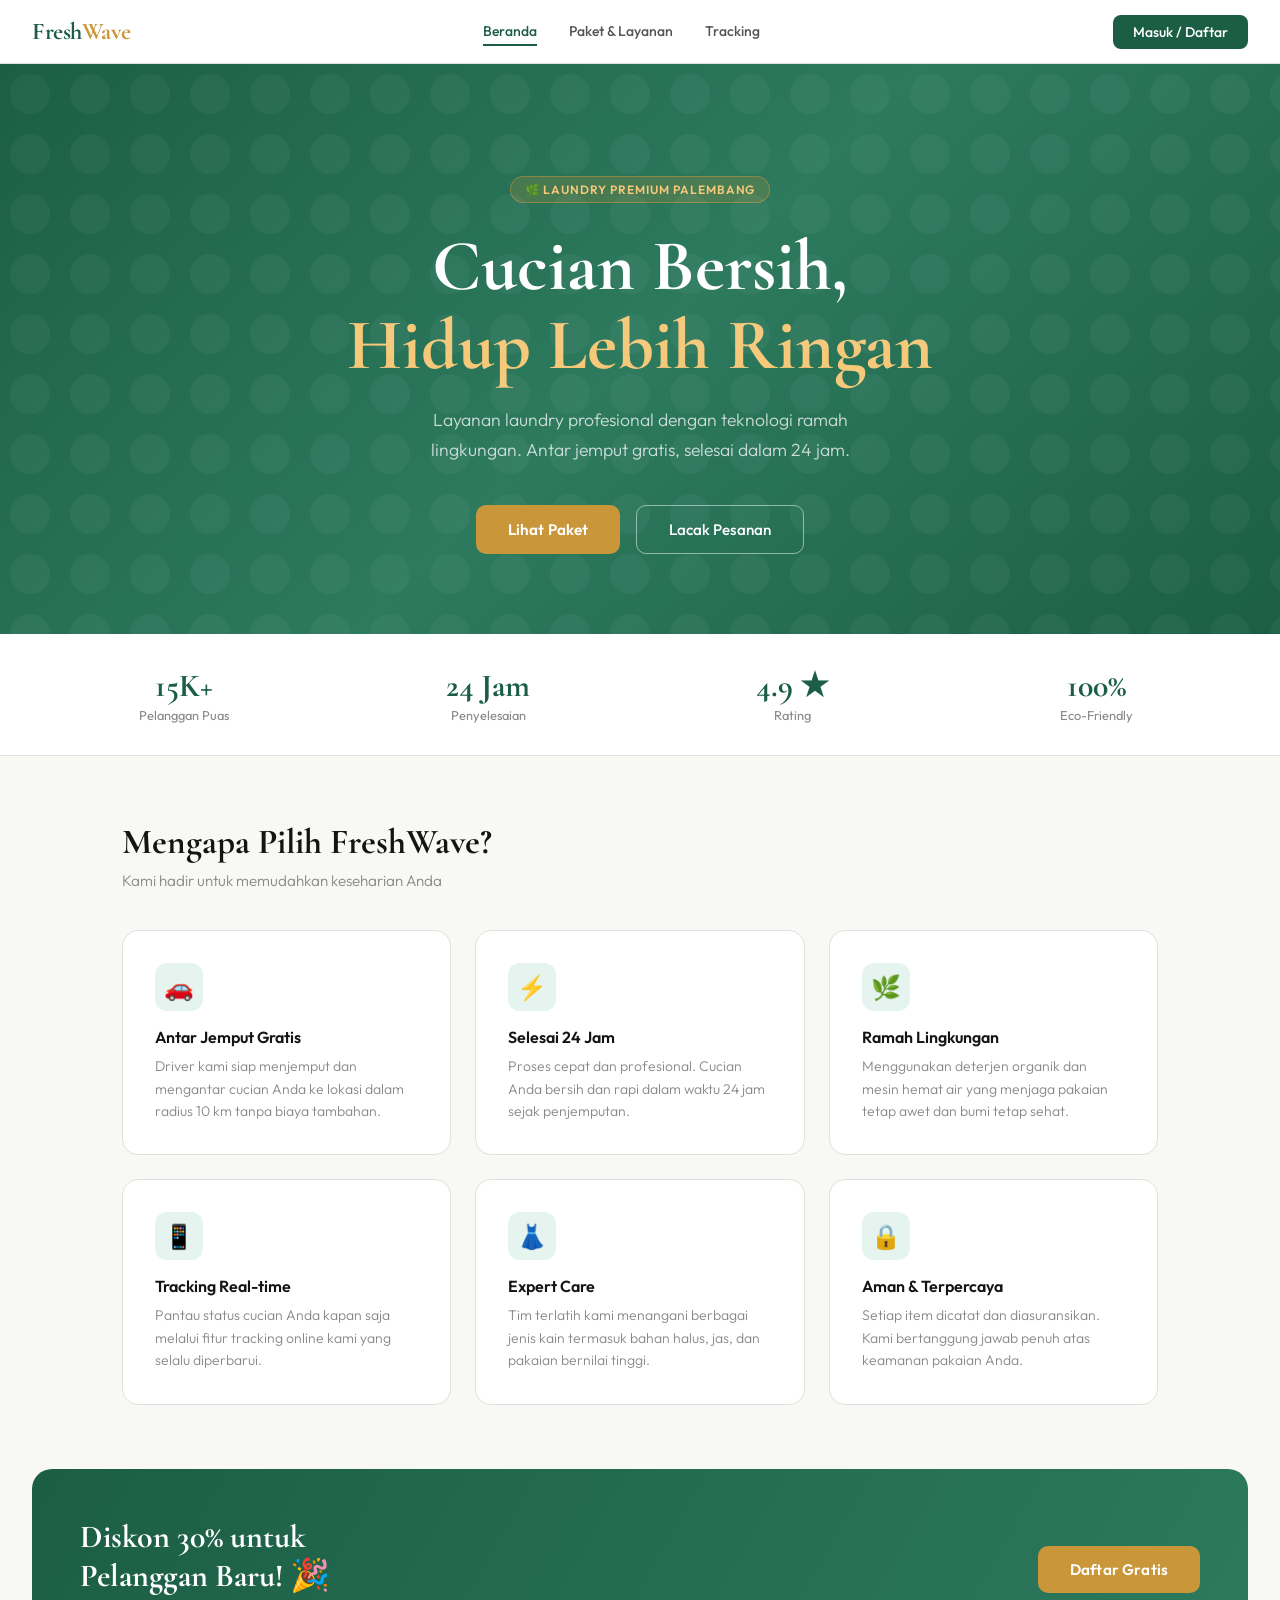
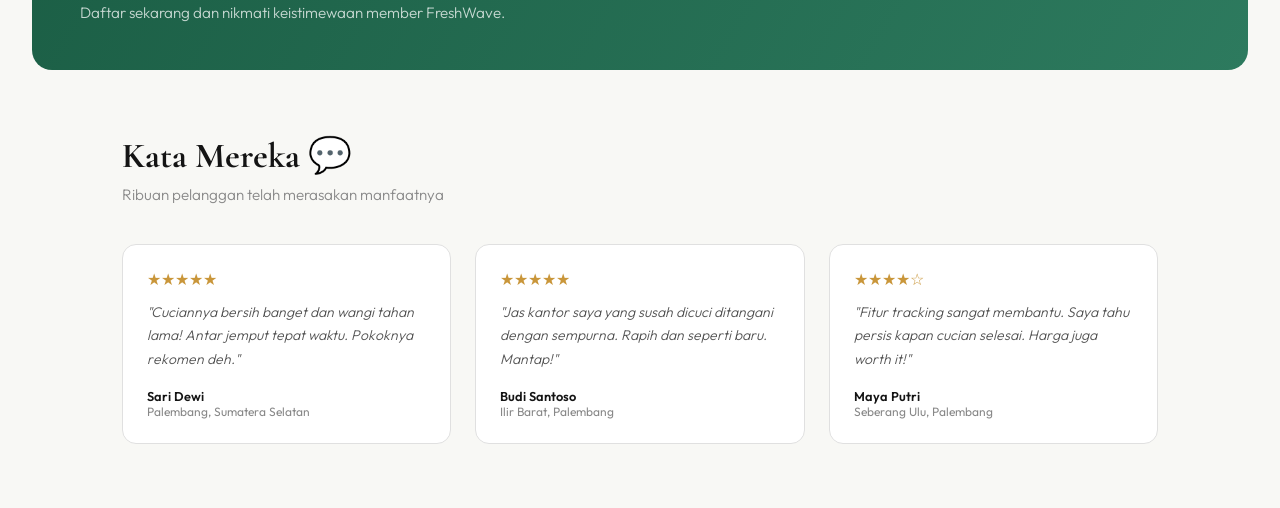
==== index.html @ b917e87f "Rename laundry.html to index.html" ====
<!DOCTYPE html>
<html lang="id">
<head>
  <meta charset="UTF-8">
  <meta name="viewport" content="width=device-width, initial-scale=1.0">
  <title>FreshWave Laundry</title>
  <link href="https://fonts.googleapis.com/css2?family=Cormorant+Garamond:wght@400;500;600;700&family=Outfit:wght@300;400;500;600&display=swap" rel="stylesheet">
  <link rel="stylesheet" href="laundry.css">
</head>
<body>

  <!-- ============================================================
    NAVIGASI UTAMA
    - Logo brand klik → beranda
    - Link: Beranda | Paket & Layanan | Tracking
    - Tombol "Masuk / Daftar" (tampil saat BELUM login)
    - Avatar + nama + tombol Keluar (tampil setelah LOGIN)
  ============================================================ -->
  <nav>
    <div class="nav-brand" onclick="goto('home')">Fresh<span>Wave</span></div>
    <div class="nav-links">
      <a onclick="goto('home')" id="nav-home" class="active">Beranda</a>
      <a onclick="goto('packages')" id="nav-packages">Paket &amp; Layanan</a>
      <a onclick="goto('tracking')" id="nav-tracking">Tracking</a>
    </div>
    <div id="nav-auth">
      <button class="nav-cta" onclick="openModal()">Masuk / Daftar</button>
    </div>
    <div id="nav-user" class="user-info" style="display:none">
      <div class="user-avatar" id="user-avatar">A</div>
      <span class="user-name" id="user-name">Pengguna</span>
      <button class="logout-btn" onclick="logout()">Keluar</button>
    </div>
  </nav>


  <!-- ============================================================
    HALAMAN 1 — BERANDA  (id="page-home")
    Aktif secara default saat halaman pertama kali dibuka.
    Konten:
      • Hero: judul besar, deskripsi, 2 tombol CTA
      • Stats Bar: 4 angka statistik
      • Keunggulan: 6 feature card
      • Promo Banner: diskon 30% → buka modal register
      • Testimoni: 3 ulasan pelanggan
  ============================================================ -->
  <div class="page active" id="page-home">

    <!-- [ BERANDA ] Hero Section -->
    <div class="hero">
      <div class="hero-badge">🌿 Laundry Premium Palembang</div>
      <h1>Cucian Bersih,<br><em>Hidup Lebih Ringan</em></h1>
      <p>Layanan laundry profesional dengan teknologi ramah lingkungan. Antar jemput gratis, selesai dalam 24 jam.</p>
      <div class="hero-btns">
        <button class="btn-primary" onclick="goto('packages')">Lihat Paket</button>
        <button class="btn-outline" onclick="goto('tracking')">Lacak Pesanan</button>
      </div>
    </div>

    <!-- [ BERANDA ] Stats Bar -->
    <div class="stats-bar">
      <div class="stat-item"><div class="stat-num">15K+</div><div class="stat-label">Pelanggan Puas</div></div>
      <div class="stat-item"><div class="stat-num">24 Jam</div><div class="stat-label">Penyelesaian</div></div>
      <div class="stat-item"><div class="stat-num">4.9 ★</div><div class="stat-label">Rating</div></div>
      <div class="stat-item"><div class="stat-num">100%</div><div class="stat-label">Eco-Friendly</div></div>
    </div>

    <!-- [ BERANDA ] Keunggulan Layanan -->
    <div class="section">
      <div class="section-title">Mengapa Pilih FreshWave?</div>
      <div class="section-sub">Kami hadir untuk memudahkan keseharian Anda</div>
      <div class="features-grid">
        <div class="feature-card">
          <div class="feat-icon">🚗</div>
          <h3>Antar Jemput Gratis</h3>
          <p>Driver kami siap menjemput dan mengantar cucian Anda ke lokasi dalam radius 10 km tanpa biaya tambahan.</p>
        </div>
        <div class="feature-card">
          <div class="feat-icon">⚡</div>
          <h3>Selesai 24 Jam</h3>
          <p>Proses cepat dan profesional. Cucian Anda bersih dan rapi dalam waktu 24 jam sejak penjemputan.</p>
        </div>
        <div class="feature-card">
          <div class="feat-icon">🌿</div>
          <h3>Ramah Lingkungan</h3>
          <p>Menggunakan deterjen organik dan mesin hemat air yang menjaga pakaian tetap awet dan bumi tetap sehat.</p>
        </div>
        <div class="feature-card">
          <div class="feat-icon">📱</div>
          <h3>Tracking Real-time</h3>
          <p>Pantau status cucian Anda kapan saja melalui fitur tracking online kami yang selalu diperbarui.</p>
        </div>
        <div class="feature-card">
          <div class="feat-icon">👗</div>
          <h3>Expert Care</h3>
          <p>Tim terlatih kami menangani berbagai jenis kain termasuk bahan halus, jas, dan pakaian bernilai tinggi.</p>
        </div>
        <div class="feature-card">
          <div class="feat-icon">🔒</div>
          <h3>Aman &amp; Terpercaya</h3>
          <p>Setiap item dicatat dan diasuransikan. Kami bertanggung jawab penuh atas keamanan pakaian Anda.</p>
        </div>
      </div>
    </div>

    <!-- [ BERANDA ] Promo Banner — klik buka Modal Register -->
<div class="promo-banner">
  <div>
    <h2>Diskon 30% untuk <br> Pelanggan Baru! 🎉</h2>
    <p>Daftar sekarang dan nikmati keistimewaan member FreshWave.</p>
  </div>
  <button id="promo-btn" class="btn-primary" onclick="handlePromoClick()">Daftar Gratis</button>
</div>

    <!-- [ BERANDA ] Testimoni Pelanggan -->
    <div class="section" style="padding-top:0">
      <div class="section-title">Kata Mereka 💬</div>
      <div class="section-sub">Ribuan pelanggan telah merasakan manfaatnya</div>
      <div class="testimonials">
        <div class="testi-card">
          <div class="stars">★★★★★</div>
          <div class="testi-text">"Cuciannya bersih banget dan wangi tahan lama! Antar jemput tepat waktu. Pokoknya rekomen deh."</div>
          <div class="testi-author">Sari Dewi</div>
          <div class="testi-loc">Palembang, Sumatera Selatan</div>
        </div>
        <div class="testi-card">
          <div class="stars">★★★★★</div>
          <div class="testi-text">"Jas kantor saya yang susah dicuci ditangani dengan sempurna. Rapih dan seperti baru. Mantap!"</div>
          <div class="testi-author">Budi Santoso</div>
          <div class="testi-loc">Ilir Barat, Palembang</div>
        </div>
        <div class="testi-card">
          <div class="stars">★★★★☆</div>
          <div class="testi-text">"Fitur tracking sangat membantu. Saya tahu persis kapan cucian selesai. Harga juga worth it!"</div>
          <div class="testi-author">Maya Putri</div>
          <div class="testi-loc">Seberang Ulu, Palembang</div>
        </div>
      </div>
    </div>

  </div>
  <!-- END HALAMAN 1 — BERANDA -->


  <!-- ============================================================
    HALAMAN 2 — PAKET & LAYANAN  (id="page-packages")
    Konten:
      • Header halaman
      • Grid 6 kartu paket laundry
    Interaksi:
      • Klik kartu → viewDetail(id) → buka Halaman Detail
      • Klik tombol "Pilih Paket" → selectPackage(id)
          - Belum login? → buka Modal Login/Register
          - Sudah login? → langsung ke Halaman Booking
  ============================================================ -->
  <div class="page" id="page-packages">

    <!-- [ PAKET ] Header -->
    <div class="pkg-hero">
      <h1>Paket &amp; Layanan</h1>
      <p>Pilih paket yang sesuai dengan kebutuhan Anda</p>
    </div>

    <!-- [ PAKET ] Grid Kartu Paket -->
    <div class="packages-grid">

      <!-- [ PAKET ] Kartu 1: Basic Wash -->
      <div class="pkg-card" onclick="viewDetail('basic')">
        <div class="pkg-icon green">🧺</div>
        <div class="pkg-name">Basic Wash</div>
        <div class="pkg-tagline">Cucian harian berkualitas</div>
        <div class="pkg-price">Rp 7.000 <span>/ kg</span></div>
        <ul class="pkg-features">
          <li>Cuci &amp; kering standar</li>
          <li>Deterjen premium</li>
          <li>Selesai 24 jam</li>
          <li>Packaging rapi</li>
        </ul>
        <button class="pkg-btn" onclick="event.stopPropagation();selectPackage('basic')">Pilih Paket</button>
      </div>

      <!-- [ PAKET ] Kartu 2: Express Wash (Terpopuler) -->
      <div class="pkg-card popular" onclick="viewDetail('express')">
        <div class="pkg-badge">Terpopuler</div>
        <div class="pkg-icon gold">⚡</div>
        <div class="pkg-name">Express Wash</div>
        <div class="pkg-tagline">Cepat, bersih, siap pakai</div>
        <div class="pkg-price">Rp 12.000 <span>/ kg</span></div>
        <ul class="pkg-features">
          <li>Cuci, kering &amp; setrika</li>
          <li>Selesai 6 jam</li>
          <li>Deterjen aromaterapi</li>
          <li>Antar jemput gratis</li>
          <li>Tracking real-time</li>
        </ul>
        <button class="pkg-btn gold-btn" onclick="event.stopPropagation();selectPackage('express')">Pilih Paket</button>
      </div>

      <!-- [ PAKET ] Kartu 3: Premium Care -->
      <div class="pkg-card" onclick="viewDetail('premium')">
        <div class="pkg-icon green">👔</div>
        <div class="pkg-name">Premium Care</div>
        <div class="pkg-tagline">Perawatan pakaian istimewa</div>
        <div class="pkg-price">Rp 25.000 <span>/ item</span></div>
        <ul class="pkg-features">
          <li>Cuci tangan khusus</li>
          <li>Dry cleaning tersedia</li>
          <li>Penanganan jas &amp; gaun</li>
          <li>Setrika &amp; starch</li>
          <li>Packaging mewah</li>
        </ul>
        <button class="pkg-btn" onclick="event.stopPropagation();selectPackage('premium')">Pilih Paket</button>
      </div>

      <!-- [ PAKET ] Kartu 4: Cuci Sepatu -->
      <div class="pkg-card" onclick="viewDetail('sepatu')">
        <div class="pkg-icon green">👟</div>
        <div class="pkg-name">Cuci Sepatu</div>
        <div class="pkg-tagline">Sepatu kinclong kembali</div>
        <div class="pkg-price">Rp 35.000 <span>/ pasang</span></div>
        <ul class="pkg-features">
          <li>Cuci dalam &amp; luar</li>
          <li>Sikat premium</li>
          <li>Deodorizer</li>
          <li>Selesai 2 hari</li>
        </ul>
        <button class="pkg-btn" onclick="event.stopPropagation();selectPackage('sepatu')">Pilih Paket</button>
      </div>

      <!-- [ PAKET ] Kartu 5: Bed & Bath -->
      <div class="pkg-card" onclick="viewDetail('bed')">
        <div class="pkg-icon green">🛏️</div>
        <div class="pkg-name">Bed &amp; Bath</div>
        <div class="pkg-tagline">Sprei, selimut, handuk</div>
        <div class="pkg-price">Rp 20.000 <span>/ item</span></div>
        <ul class="pkg-features">
          <li>Sprei &amp; bed cover</li>
          <li>Selimut &amp; bantal</li>
          <li>Handuk semua ukuran</li>
          <li>Anti-bakteri treatment</li>
        </ul>
        <button class="pkg-btn" onclick="event.stopPropagation();selectPackage('bed')">Pilih Paket</button>
      </div>

      <!-- [ PAKET ] Kartu 6: Langganan Bulanan -->
      <div class="pkg-card" onclick="viewDetail('monthly')">
        <div class="pkg-icon gold">🗓️</div>
        <div class="pkg-name">Langganan Bulanan</div>
        <div class="pkg-tagline">Hemat lebih banyak</div>
        <div class="pkg-price">Rp 200.000 <span>/ bulan</span></div>
        <ul class="pkg-features">
          <li>Cuci hingga 30 kg</li>
          <li>Setrika gratis</li>
          <li>Prioritas penjemputan</li>
          <li>Diskon 20% extra</li>
          <li>Customer service dedikasi</li>
        </ul>
        <button class="pkg-btn gold-btn" onclick="event.stopPropagation();selectPackage('monthly')">Pilih Paket</button>
      </div>

    </div>
  </div>
  <!-- END HALAMAN 2 — PAKET & LAYANAN -->


  <!-- ============================================================
    HALAMAN 3 — DETAIL PAKET  (id="page-detail")
    Konten dinamis — diisi oleh fungsi viewDetail() di app.js
    Konten:
      • Tombol kembali ke Paket
      • Tag, judul, dan deskripsi paket (diisi JS)
      • Kotak harga + tombol Booking Sekarang
          - Belum login? → buka Modal Login/Register
          - Sudah login? → langsung ke Halaman Booking
      • Grid inklusi paket (apa saja yang didapat)
      • 5 langkah proses pengerjaan
  ============================================================ -->
  <div class="page" id="page-detail">

    <!-- [ DETAIL ] Hero Header (isi dinamis dari JS) -->
    <div class="detail-hero">
      <div class="detail-hero-inner">
        <button class="back-btn" onclick="goto('packages')">← Kembali</button>
        <div class="detail-tag" id="detail-tag">Paket Populer</div>
        <h1 id="detail-title">Express Wash</h1>
        <p id="detail-sub">Layanan cuci kilat profesional untuk kebutuhan mendesak Anda</p>
      </div>
    </div>

    <div class="detail-body">

      <!-- [ DETAIL ] Harga & Tombol Booking -->
      <div class="detail-price-box">
        <div>
          <div style="font-size:0.8rem;color:var(--muted);margin-bottom:4px;font-weight:400">Harga mulai dari</div>
          <div class="big-price" id="detail-price">Rp 12.000 <span>/ kg</span></div>
        </div>
        <button class="btn-primary" id="detail-book-btn" onclick="bookFromDetail()">Booking Sekarang</button>
      </div>

      <!-- [ DETAIL ] Inklusi Paket -->
      <div class="detail-includes">
        <h3>Yang Termasuk dalam Paket</h3>
        <div class="include-grid" id="detail-includes-grid">
          <div class="include-item"><div class="dot"></div><div><p>Cuci &amp; Kering</p><span>Mesin cuci modern berkapasitas besar</span></div></div>
          <div class="include-item"><div class="dot"></div><div><p>Setrika Profesional</p><span>Setrika uap untuk hasil rapi sempurna</span></div></div>
          <div class="include-item"><div class="dot"></div><div><p>Deterjen Aromaterapi</p><span>Wangi tahan lama, aman untuk kulit sensitif</span></div></div>
          <div class="include-item"><div class="dot"></div><div><p>Antar Jemput Gratis</p><span>Radius 10 km dari pusat kota</span></div></div>
        </div>
      </div>

      <!-- [ DETAIL ] Proses Pengerjaan (5 langkah) -->
      <div class="process-steps">
        <h3>Proses Pengerjaan</h3>
        <div class="step"><div class="step-num">1</div><div><div class="step-title">Penjemputan</div><div class="step-desc">Driver kami menjemput cucian Anda sesuai jadwal yang dipilih.</div></div></div>
        <div class="step"><div class="step-num">2</div><div><div class="step-title">Sortir &amp; Pengecekan</div><div class="step-desc">Pakaian dipisahkan berdasarkan warna dan jenis bahan untuk penanganan optimal.</div></div></div>
        <div class="step"><div class="step-num">3</div><div><div class="step-title">Proses Pencucian</div><div class="step-desc">Dicuci dengan deterjen premium menggunakan mesin berteknologi tinggi.</div></div></div>
        <div class="step"><div class="step-num">4</div><div><div class="step-title">Pengeringan &amp; Setrika</div><div class="step-desc">Dikeringkan sempurna lalu disetrika dengan rapi oleh tim profesional kami.</div></div></div>
        <div class="step"><div class="step-num">5</div><div><div class="step-title">Pengiriman</div><div class="step-desc">Pakaian dikemas rapi dan diantarkan kembali ke alamat Anda.</div></div></div>
      </div>

    </div>
  </div>
  <!-- END HALAMAN 3 — DETAIL PAKET -->


  <!-- ============================================================
    HALAMAN 4 — BOOKING  (id="page-booking")
    FITUR BARU:
      • Pilih lebih dari 1 paket sekaligus + qty/berat per paket
      • Ringkasan harga real-time
      • Diskon 30% otomatis untuk pengguna baru (isNewUser)
      • Pilihan metode pembayaran (Transfer / COD / QRIS)
      • Tombol "Konfirmasi via WhatsApp" → kirim pesan ke admin
    Semua logika di laundry.js bagian BOOKING BARU
  ============================================================ -->
  <div class="page" id="page-booking">

    <!-- [ BOOKING ] Header halaman -->
    <div class="book-hero">
      <h1>Booking Layanan</h1>
      <p>Pilih paket, isi data, dan konfirmasi langsung ke WhatsApp admin</p>
    </div>

    <div class="booking-wrap">
      <div class="booking-cols">

        <!-- ── KOLOM KIRI: Form ── -->
        <div class="booking-left">

          <!-- [ BOOKING ] Bagian 1: Pilih Paket (multi-pilih) -->
          <div class="form-card">
            <div class="form-section-head">
              <span class="form-section-num">1</span>
              <div>
                <h3>Pilih Paket</h3>
                <p>Bisa pilih lebih dari satu paket sekaligus</p>
              </div>
            </div>

            <!-- Daftar paket yang bisa dipilih — ditampilkan dinamis oleh JS -->
            <div id="pkg-checklist" class="pkg-checklist"></div>

            <!-- Tombol tambah paket lagi -->
            <button class="add-pkg-btn" onclick="goto('packages')">+ Tambah dari halaman paket</button>
          </div>

          <!-- [ BOOKING ] Bagian 2: Data Diri -->
          <div class="form-card">
            <div class="form-section-head">
              <span class="form-section-num">2</span>
              <div>
                <h3>Data Diri</h3>
                <p>Informasi penjemputan cucian</p>
              </div>
            </div>
            <div class="form-row">
              <div class="form-group">
                <label>Nama Lengkap</label>
                <input type="text" id="book-name" placeholder="Masukkan nama Anda">
              </div>
              <div class="form-group">
                <label>No. WhatsApp</label>
                <input type="tel" id="book-phone" placeholder="08xxxxxxxxxx">
              </div>
            </div>
            <div class="form-group">
              <label>Alamat Penjemputan</label>
              <input type="text" id="book-address" placeholder="Jl. Contoh No. 123, Palembang">
            </div>
          </div>

          <!-- [ BOOKING ] Bagian 3: Jadwal -->
          <div class="form-card">
            <div class="form-section-head">
              <span class="form-section-num">3</span>
              <div>
                <h3>Jadwal Penjemputan</h3>
                <p>Pilih tanggal dan waktu yang tersedia</p>
              </div>
            </div>
            <div class="form-row">
              <div class="form-group">
                <label>Tanggal</label>
                <input type="date" id="book-date">
              </div>
              <div class="form-group">
                <label>Waktu</label>
                <select id="book-time">
                  <option value="">Pilih waktu</option>
                  <option>08:00 - 10:00</option>
                  <option>10:00 - 12:00</option>
                  <option>13:00 - 15:00</option>
                  <option>15:00 - 17:00</option>
                  <option>17:00 - 19:00</option>
                </select>
              </div>
            </div>
            <div class="form-group">
              <label>Catatan Khusus (opsional)</label>
              <textarea id="book-notes" placeholder="Contoh: ada noda di kemeja putih, tolong perhatikan..."></textarea>
            </div>
          </div>

          <!-- [ BOOKING ] Bagian 4: Metode Pembayaran -->
          <div class="form-card">
            <div class="form-section-head">
              <span class="form-section-num">4</span>
              <div>
                <h3>Metode Pembayaran</h3>
                <p>Pembayaran dilakukan saat cucian diantarkan kembali</p>
              </div>
            </div>

            <!-- Radio pilihan pembayaran — nilai disimpan JS -->
            <div class="pay-options">

              <!-- Opsi 1: Transfer Bank -->
              <label class="pay-option" id="pay-transfer">
                <input type="radio" name="payment" value="Transfer Bank" onchange="selectPayment(this)">
                <div class="pay-icon">🏦</div>
                <div class="pay-info">
                  <div class="pay-name">Transfer Bank</div>
                  <div class="pay-desc">BCA / Mandiri / BRI — konfirmasi ke admin WA</div>
                </div>
                <div class="pay-check" id="pc-transfer"></div>
              </label>

              <!-- Opsi 2: COD (bayar di tempat) -->
              <label class="pay-option" id="pay-cod">
                <input type="radio" name="payment" value="COD (Bayar di Tempat)" onchange="selectPayment(this)">
                <div class="pay-icon">💵</div>
                <div class="pay-info">
                  <div class="pay-name">COD — Bayar di Tempat</div>
                  <div class="pay-desc">Bayar tunai saat cucian diantar kembali</div>
                </div>
                <div class="pay-check" id="pc-cod"></div>
              </label>

              <!-- Opsi 3: QRIS -->
              <label class="pay-option" id="pay-qris">
                <input type="radio" name="payment" value="QRIS" onchange="selectPayment(this)">
                <div class="pay-icon">📱</div>
                <div class="pay-info">
                  <div class="pay-name">QRIS</div>
                  <div class="pay-desc">GoPay, OVO, Dana, ShopeePay, dll</div>
                </div>
                <div class="pay-check" id="pc-qris"></div>
              </label>

            </div>
          </div>

        </div>
        <!-- END KOLOM KIRI -->

        <!-- ── KOLOM KANAN: Ringkasan Harga ── -->
        <div class="booking-right">
          <div class="summary-sticky">

            <!-- Ringkasan paket yang dipilih -->
            <div class="summary-card">
              <h3>Ringkasan Pesanan</h3>

              <!-- Daftar item paket yang dipilih — diisi JS -->
              <div id="summary-items" class="summary-items">
                <div class="summary-empty">Belum ada paket dipilih</div>
              </div>

              <div class="summary-divider"></div>

              <!-- Subtotal sebelum diskon -->
              <div class="summary-row">
                <span>Subtotal</span>
                <span id="summary-subtotal">Rp 0</span>
              </div>

              <!-- Baris diskon 30% — hanya tampil jika pengguna baru -->
              <div class="summary-row discount-row" id="discount-row" style="display:none">
                <span>🎉 Diskon Pengguna Baru (30%)</span>
                <span id="summary-discount" class="discount-val">- Rp 0</span>
              </div>

              <div class="summary-divider"></div>

              <!-- Total akhir -->
              <div class="summary-row total-row">
                <span>Total Bayar</span>
                <span id="summary-total">Rp 0</span>
              </div>

              <!-- Catatan estimasi -->
              <div class="summary-note">
                <span>⏱</span> Estimasi selesai: <strong>24 jam</strong> sejak penjemputan
              </div>

              <!-- Badge diskon pengguna baru -->
              <div class="new-user-badge" id="new-user-badge" style="display:none">
                🎉 Kamu mendapat diskon 30% sebagai pengguna baru!
              </div>
            </div>

            <!-- Tombol konfirmasi via WA -->
            <button class="wa-confirm-btn" onclick="submitBooking()">
              <span>💬</span> Konfirmasi via WhatsApp
            </button>
            <p class="wa-note">Admin akan membalas & mengirimkan kode tracking pesananmu</p>

          </div>
        </div>
        <!-- END KOLOM KANAN -->

      </div>
    </div>
  </div>
  <!-- END HALAMAN 4 — BOOKING -->


  <!-- ============================================================
    MODAL — KONFIRMASI BOOKING BERHASIL  (id="success-overlay")
    Muncul setelah tombol WA diklik & validasi lolos.
    Konten:
      • Nomor pesanan sementara
      • Info bahwa kode tracking akan dikirim admin via WA
      • Tombol buka WA admin (window.open ke wa.me)
      • Tombol lacak pesanan
  ============================================================ -->
  <div class="success-overlay" id="success-overlay">
    <div class="success-box">
      <div class="success-icon">✅</div>
      <h2>Pesanan Dikirim!</h2>
      <!-- Nomor order sementara — kode tracking resmi dari admin WA -->
      <p>Pesanan kamu sudah dikirim ke WhatsApp admin FreshWave. Admin akan segera membalas dan mengirimkan <strong>kode tracking</strong> resmimu.</p>
      <div class="order-id">No. Sementara: <span id="order-id-display">FW-2024-0042</span></div>
      <!-- Tombol buka WA — href diisi JS saat submitBooking() -->
      <a id="wa-open-btn" href="#" target="_blank" class="wa-open-btn">
        Buka WhatsApp Admin
      </a>
      <button onclick="afterBooking()" style="background:var(--green-light);color:var(--green);border:none;padding:12px;border-radius:10px;width:100%;font-family:'Outfit',sans-serif;font-weight:600;cursor:pointer;margin-top:8px">
        Lacak Pesanan Saya
      </button>
    </div>
  </div>


  <!-- ============================================================
    HALAMAN 5 — TRACKING  (id="page-tracking")
    Konten:
      • Header halaman
      • Input nomor pesanan + tombol lacak
      • Hasil tracking (tersembunyi, muncul setelah pencarian):
          - Header: nomor order, nama paket, badge status
          - Timeline 5 langkah dengan status visual:
              done = hijau | active = kuning | pending = abu
      • Info nomor contoh untuk dicoba
    Data dummy di app.js: FW-2024-0001 | FW-2024-0002
  ============================================================ -->
  <div class="page" id="page-tracking">

    <!-- [ TRACKING ] Header -->
    <div class="track-hero">
      <h1>Lacak Pesanan</h1>
      <p>Masukkan nomor pesanan untuk melihat status cucian Anda</p>
    </div>

    <!-- [ TRACKING ] Input Nomor Pesanan -->
    <div class="track-search">
      <div class="track-input-wrap">
        <input type="text" id="track-input" placeholder="Contoh: FW-2024-0001" value="">
        <button onclick="doTrack()">Lacak Sekarang</button>
      </div>
    </div>

    <!-- [ TRACKING ] Hasil Lacak (hidden by default, tampil setelah doTrack()) -->
    <div class="track-result" id="track-result" style="display:none">
      <div class="track-card">

        <!-- Header Kartu: nomor order, daftar paket, status -->
        <div class="track-header">
          <div>
            <div class="track-id" id="tr-id">FW-2024-0001</div>
            <!-- tr-name: jika 1 paket → "Express Wash — 3.5 kg"
                          jika 2+ paket → "3 Paket (Basic Wash, Express Wash, ...)" -->
            <div class="track-name" id="tr-name">Express Wash — 3.5 kg</div>
            <!-- Daftar paket detail — hanya muncul jika paket > 1 -->
            <div id="tr-pkg-list" class="tr-pkg-list" style="display:none"></div>
          </div>
          <div class="status-badge" id="tr-status">Dalam Proses</div>
        </div>

        <!-- Timeline 5 Langkah -->
        <div class="track-timeline">
          <div class="timeline-item">
            <div class="tl-left"><div class="tl-dot done" id="tl1-dot"></div><div class="tl-line done" id="tl1-line"></div></div>
            <div class="tl-content"><div class="tl-title" id="tl1-t">✓ Pesanan Diterima</div><div class="tl-time" id="tl1-time">Hari ini, 08:30</div><div class="tl-note">Driver sudah menjemput cucian Anda</div></div>
          </div>
          <div class="timeline-item">
            <div class="tl-left"><div class="tl-dot done" id="tl2-dot"></div><div class="tl-line done" id="tl2-line"></div></div>
            <div class="tl-content"><div class="tl-title" id="tl2-t">✓ Sortir &amp; Pengecekan</div><div class="tl-time" id="tl2-time">Hari ini, 09:15</div><div class="tl-note" id="tl2-note">Pakaian telah dipisah dan dicek kondisinya</div></div>
          </div>
          <div class="timeline-item">
            <div class="tl-left"><div class="tl-dot active" id="tl3-dot"></div><div class="tl-line" id="tl3-line"></div></div>
            <div class="tl-content"><div class="tl-title" id="tl3-t">🔄 Sedang Dicuci</div><div class="tl-time" id="tl3-time">Hari ini, ~10:00</div><div class="tl-note">Dalam proses pencucian menggunakan deterjen premium</div></div>
          </div>
          <div class="timeline-item">
            <div class="tl-left"><div class="tl-dot" id="tl4-dot"></div><div class="tl-line" id="tl4-line"></div></div>
            <div class="tl-content"><div class="tl-title muted" id="tl4-t">Pengeringan &amp; Setrika</div><div class="tl-time" id="tl4-time">Estimasi: 11:30</div></div>
          </div>
          <div class="timeline-item">
            <div class="tl-left"><div class="tl-dot" id="tl5-dot"></div></div>
            <div class="tl-content"><div class="tl-title muted" id="tl5-t">Siap Diantarkan</div><div class="tl-time" id="tl5-time">Estimasi: 13:00</div></div>
          </div>
        </div>

      </div>
    </div>

    <!-- [ TRACKING ] Info Contoh -->
    <div style="max-width:600px;margin:2rem auto;padding:0 2rem">
      <div style="text-align:center;color:var(--muted);font-size:0.85rem">
        <p style="margin-bottom:0.5rem">Coba nomor order: <strong style="color:var(--green)">FW-2024-0001</strong> atau <strong style="color:var(--green)">FW-2024-0002</strong></p>
        <p style="font-size:0.78rem;font-weight:300">Nomor order dikirim via WhatsApp setelah booking dikonfirmasi</p>
      </div>
    </div>

  </div>
  <!-- END HALAMAN 5 — TRACKING -->


  <!-- ============================================================
    MODAL — LOGIN & REGISTER  (id="auth-modal")
    TIDAK muncul saat pertama buka halaman.
    Dipicu oleh:
      • Klik "Pilih Paket" di halaman Paket
      • Klik "Booking Sekarang" di halaman Detail
      • Klik "Masuk / Daftar" di navbar
      • Klik "Daftar Gratis" di promo banner
    Konten:
      • Tab Masuk  → form: email + password
      • Tab Daftar → form: nama, telepon, email, password
      • Pesan error merah (tampil jika validasi gagal)
      • Link beralih antar tab
    Setelah berhasil → loginSuccess() dipanggil di JS
      - Jika ada pendingAction = 'booking' → lanjut ke Booking
      - Jika tidak ada → modal tutup saja
  ============================================================ -->
  <div class="modal-overlay" id="auth-modal">
    <div class="modal">

      <!-- [ MODAL ] Header dengan Tab Login/Register -->
      <div class="modal-top">
        <button class="modal-close" onclick="closeModal()">✕</button>
        <h2 id="modal-title">Selamat Datang</h2>
        <p id="modal-sub">Masuk untuk melanjutkan booking Anda</p>
        <div class="modal-tabs">
          <button class="modal-tab active" id="tab-login" onclick="switchTab('login')">Masuk</button>
          <button class="modal-tab" id="tab-register" onclick="switchTab('register')">Daftar</button>
        </div>
      </div>

      <div class="modal-body">

        <!-- [ MODAL ] Pesan Error -->
        <div id="modal-error" class="modal-error">Email atau password salah. Coba lagi.</div>

        <!-- [ MODAL ] Form Login -->
        <div id="form-login">
          <div class="modal-form-group">
            <label>Email</label>
            <input type="email" id="login-email" placeholder="email@contoh.com">
          </div>
          <div class="modal-form-group">
            <label>Password</label>
            <input type="password" id="login-password" placeholder="Kata sandi Anda">
          </div>
          <button class="modal-btn" onclick="doLogin()">Masuk Sekarang</button>
          <div class="modal-divider"><span>atau</span></div>
          <div class="modal-switch">Belum punya akun? <a onclick="switchTab('register')">Daftar gratis</a></div>
        </div>

        <!-- [ MODAL ] Form Register -->
        <div id="form-register" style="display:none">
          <div class="modal-form-group">
            <label>Nama Lengkap</label>
            <input type="text" id="reg-name" placeholder="Nama Anda">
          </div>
          <div class="modal-form-group">
            <label>No. Telepon / WhatsApp</label>
            <input type="tel" id="reg-phone" placeholder="08xxxxxxxxxx">
          </div>
          <div class="modal-form-group">
            <label>Email</label>
            <input type="email" id="reg-email" placeholder="email@contoh.com">
          </div>
          <div class="modal-form-group">
            <label>Password</label>
            <input type="password" id="reg-password" placeholder="Minimal 8 karakter">
          </div>
          <button class="modal-btn" onclick="doRegister()">Buat Akun Gratis</button>
          <div class="modal-switch">Sudah punya akun? <a onclick="switchTab('login')">Masuk</a></div>
        </div>

      </div>
    </div>
  </div>
  <!-- END MODAL — LOGIN & REGISTER -->


  <!-- success-overlay sudah digabung di atas bersama halaman booking -->


  <script src="laundry.js"></script>
</body>
</html>
---- laundry.css ----
/* ================================================================
   FRESHWAVE LAUNDRY — STYLESHEET
   Struktur:
     1.  Reset & Variabel CSS
     2.  Base & Body
     3.  Navigasi
     4.  Sistem Halaman (page switching)
     5.  Halaman: Beranda
         5a. Hero Section
         5b. Stats Bar
         5c. Section Wrapper & Keunggulan
         5d. Promo Banner
         5e. Testimoni
     6.  Halaman: Paket & Layanan
     7.  Halaman: Detail Paket
     8.  Halaman: Booking
     9.  Halaman: Tracking
     10. Modal: Login & Register
     11. Modal: Sukses Booking
     12. State Login Navbar (User Info)
     13. Responsive / Media Queries
================================================================ */


/* ================================================================
   1. RESET & VARIABEL CSS
================================================================ */
* {
  box-sizing: border-box;
  margin: 0;
  padding: 0;
}

:root {
  /* Warna Utama */
  --green:       #1b5e45;
  --green-mid:   #2d7a5e;
  --green-light: #e6f4ef;
  --green-pale:  #f2faf6;

  /* Aksen Emas */
  --gold:        #c9963a;
  --gold-light:  #fdf5e6;

  /* Teks & UI */
  --dark:   #141414;
  --mid:    #555;
  --muted:  #888;
  --border: #e0e0e0;
  --white:  #fff;
  --bg:     #f8f8f5;
}


/* ================================================================
   2. BASE & BODY
================================================================ */
html {
  scroll-behavior: smooth;
}

body {
  font-family: 'Outfit', sans-serif;
  background: var(--bg);
  color: var(--dark);
  min-height: 100vh;
  overflow-x: hidden;
}


/* ================================================================
   3. NAVIGASI
================================================================ */
nav {
  position: fixed;
  top: 0; left: 0; right: 0;
  z-index: 100;
  background: rgba(255, 255, 255, 0.95);
  backdrop-filter: blur(12px);
  border-bottom: 1px solid var(--border);
  height: 64px;
  display: flex;
  align-items: center;
  padding: 0 2rem;
  justify-content: space-between;
}

.nav-brand {
  font-family: 'Cormorant Garamond', serif;
  font-size: 1.5rem;
  font-weight: 700;
  color: var(--green);
  letter-spacing: -0.02em;
  cursor: pointer;
}

.nav-brand span {
  color: var(--gold);
}

.nav-links {
  display: flex;
  gap: 2rem;
  align-items: center;
}

.nav-links a {
  text-decoration: none;
  color: var(--mid);
  font-size: 0.875rem;
  font-weight: 500;
  cursor: pointer;
  transition: color 0.2s;
  padding: 4px 0;
  border-bottom: 2px solid transparent;
}

.nav-links a:hover,
.nav-links a.active {
  color: var(--green);
  border-bottom-color: var(--green);
}

.nav-cta {
  background: var(--green);
  color: var(--white);
  border: none;
  padding: 8px 20px;
  border-radius: 8px;
  font-family: 'Outfit', sans-serif;
  font-size: 0.875rem;
  font-weight: 500;
  cursor: pointer;
  transition: all 0.2s;
}

.nav-cta:hover {
  background: var(--green-mid);
  transform: translateY(-1px);
}


/* ================================================================
   4. SISTEM HALAMAN (PAGE SWITCHING)
   Semua halaman disembunyikan secara default.
   Halaman aktif mendapat class "active" via JavaScript.
================================================================ */
.page {
  display: none;
  min-height: 100vh;
  padding-top: 64px; /* tinggi navbar */
}

.page.active {
  display: block;
}

/* Tombol & utilitas global yang dipakai di beberapa halaman */
.btn-primary {
  background: var(--gold);
  color: var(--white);
  border: none;
  padding: 14px 32px;
  border-radius: 10px;
  font-family: 'Outfit', sans-serif;
  font-size: 0.95rem;
  font-weight: 600;
  cursor: pointer;
  transition: all 0.25s;
  letter-spacing: 0.01em;
}

.btn-primary:hover {
  background: #b8832e;
  transform: translateY(-2px);
  box-shadow: 0 8px 24px rgba(201, 150, 58, 0.3);
}

.btn-outline {
  background: transparent;
  color: var(--white);
  border: 1.5px solid rgba(255, 255, 255, 0.5);
  padding: 14px 32px;
  border-radius: 10px;
  font-family: 'Outfit', sans-serif;
  font-size: 0.95rem;
  font-weight: 500;
  cursor: pointer;
  transition: all 0.25s;
}

.btn-outline:hover {
  border-color: var(--white);
  background: rgba(255, 255, 255, 0.1);
}


/* ================================================================
   5a. HALAMAN BERANDA — Hero Section
================================================================ */
#page-home .hero {
  background: linear-gradient(135deg, #1b5e45 0%, #2d7a5e 50%, #1b5e45 100%);
  padding: 7rem 2rem 5rem;
  text-align: center;
  position: relative;
  overflow: hidden;
}

#page-home .hero::before {
  content: '';
  position: absolute;
  inset: 0;
  background: url("data:image/svg+xml,%3Csvg width='60' height='60' viewBox='0 0 60 60' xmlns='http://www.w3.org/2000/svg'%3E%3Cg fill='none' fill-rule='evenodd'%3E%3Cg fill='%23ffffff' fill-opacity='0.04'%3E%3Ccircle cx='30' cy='30' r='20'/%3E%3C/g%3E%3C/g%3E%3C/svg%3E");
}

#page-home .hero-badge {
  display: inline-block;
  background: rgba(201, 150, 58, 0.2);
  border: 1px solid rgba(201, 150, 58, 0.5);
  color: #f5c87a;
  font-size: 0.75rem;
  font-weight: 600;
  padding: 5px 14px;
  border-radius: 100px;
  margin-bottom: 1.5rem;
  letter-spacing: 0.08em;
  text-transform: uppercase;
}

#page-home .hero h1 {
  font-family: 'Cormorant Garamond', serif;
  font-size: clamp(2.5rem, 6vw, 4.5rem);
  font-weight: 700;
  color: var(--white);
  line-height: 1.1;
  margin-bottom: 1.25rem;
}

#page-home .hero h1 em {
  color: #f5c87a;
  font-style: normal;
}

#page-home .hero p {
  color: rgba(255, 255, 255, 0.75);
  font-size: 1.1rem;
  max-width: 500px;
  margin: 0 auto 2.5rem;
  font-weight: 300;
  line-height: 1.7;
}

.hero-btns {
  display: flex;
  gap: 1rem;
  justify-content: center;
  flex-wrap: wrap;
  position: relative; /* Membuat elemen bisa diatur lapisannya */
  z-index: 10;        /* Menaikkan tombol ke lapisan paling atas 
                        agar tetap bisa diklik meski ada efek latar belakang */

/* Pastikan juga tombol di dalamnya bisa diklik dengan lancar */
.hero-btns button {
    cursor: pointer;    /* Mengubah kursor menjadi bentuk tangan saat diarahkan */
}
}


/* ================================================================
   5b. HALAMAN BERANDA — Stats Bar
================================================================ */
.stats-bar {
  display: grid;
  grid-template-columns: repeat(4, 1fr);
  background: var(--white);
  border-bottom: 1px solid var(--border);
  text-align: center;
  padding: 1.5rem 2rem;
}

.stat-item {
  padding: 0.5rem;
}

.stat-num {
  font-family: 'Cormorant Garamond', serif;
  font-size: 2rem;
  font-weight: 700;
  color: var(--green);
}

.stat-label {
  font-size: 0.8rem;
  color: var(--muted);
  font-weight: 400;
  margin-top: 2px;
}


/* ================================================================
   5c. HALAMAN BERANDA — Section Wrapper & Keunggulan
================================================================ */
.section {
  padding: 4rem 2rem;
  max-width: 1100px;
  margin: 0 auto;
}

.section-title {
  font-family: 'Cormorant Garamond', serif;
  font-size: 2.2rem;
  font-weight: 700;
  color: var(--dark);
  margin-bottom: 0.5rem;
}

.section-sub {
  color: var(--muted);
  font-size: 0.95rem;
  margin-bottom: 2.5rem;
  font-weight: 300;
}

.features-grid {
  display: grid;
  grid-template-columns: repeat(3, 1fr);
  gap: 1.5rem;
}

.feature-card {
  background: var(--white);
  border: 1px solid var(--border);
  border-radius: 16px;
  padding: 2rem;
  transition: all 0.25s;
}

.feature-card:hover {
  border-color: var(--green);
  transform: translateY(-4px);
  box-shadow: 0 12px 40px rgba(27, 94, 69, 0.1);
}

.feat-icon {
  width: 48px;
  height: 48px;
  background: var(--green-light);
  border-radius: 12px;
  display: flex;
  align-items: center;
  justify-content: center;
  font-size: 1.5rem;
  margin-bottom: 1rem;
}

.feature-card h3 {
  font-size: 1rem;
  font-weight: 600;
  margin-bottom: 0.5rem;
}

.feature-card p {
  font-size: 0.875rem;
  color: var(--muted);
  line-height: 1.6;
  font-weight: 300;
}


/* ================================================================
   5d. HALAMAN BERANDA — Promo Banner
================================================================ */
.promo-banner {
  background: linear-gradient(120deg, #1b5e45, #2d7a5e);
  border-radius: 20px;
  padding: 3rem;
  display: flex;
  align-items: center;
  justify-content: space-between;
  gap: 2rem;
  margin: 0 2rem 4rem;
  flex-wrap: wrap;
}

.promo-banner h2 {
  font-family: 'Cormorant Garamond', serif;
  font-size: 2rem;
  color: var(--white);
  margin-bottom: 0.5rem;
}

.promo-banner p {
  color: rgba(255, 255, 255, 0.75);
  font-size: 0.95rem;
  font-weight: 300;
}


/* ================================================================
   5e. HALAMAN BERANDA — Testimoni
================================================================ */
.testimonials {
  display: grid;
  grid-template-columns: repeat(3, 1fr);
  gap: 1.5rem;
  margin-top: 2rem;
}

.testi-card {
  background: var(--white);
  border: 1px solid var(--border);
  border-radius: 14px;
  padding: 1.5rem;
}

.stars {
  color: var(--gold);
  font-size: 1rem;
  margin-bottom: 0.75rem;
}

.testi-text {
  font-size: 0.875rem;
  color: var(--mid);
  line-height: 1.7;
  margin-bottom: 1rem;
  font-style: italic;
  font-weight: 300;
}

.testi-author {
  font-size: 0.8rem;
  font-weight: 600;
  color: var(--dark);
}

.testi-loc {
  font-size: 0.75rem;
  color: var(--muted);
}


/* ================================================================
   6. HALAMAN: PAKET & LAYANAN
================================================================ */
#page-packages .pkg-hero {
  background: var(--green-pale);
  border-bottom: 1px solid var(--border);
  padding: 3rem 2rem;
  text-align: center;
}

#page-packages .pkg-hero h1 {
  font-family: 'Cormorant Garamond', serif;
  font-size: 2.8rem;
  font-weight: 700;
  color: var(--green);
}

#page-packages .pkg-hero p {
  color: var(--muted);
  font-size: 1rem;
  margin-top: 0.5rem;
  font-weight: 300;
}

.packages-grid {
  display: grid;
  grid-template-columns: repeat(3, 1fr);
  gap: 1.5rem;
  padding: 3rem 2rem;
  max-width: 1100px;
  margin: 0 auto;
}

.pkg-card {
  background: var(--white);
  border: 1.5px solid var(--border);
  border-radius: 20px;
  padding: 2rem;
  cursor: pointer;
  transition: all 0.3s;
  position: relative;
  overflow: hidden;
}

.pkg-card:hover {
  border-color: var(--green);
  transform: translateY(-6px);
  box-shadow: 0 16px 48px rgba(27, 94, 69, 0.12);
}

/* Paket yang ditandai "terpopuler" */
.pkg-card.popular {
  border-color: var(--gold);
}

.pkg-badge {
  position: absolute;
  top: 16px;
  right: 16px;
  background: var(--gold);
  color: var(--white);
  font-size: 0.7rem;
  font-weight: 600;
  padding: 4px 10px;
  border-radius: 100px;
  letter-spacing: 0.05em;
  text-transform: uppercase;
}

.pkg-icon {
  width: 56px;
  height: 56px;
  border-radius: 16px;
  display: flex;
  align-items: center;
  justify-content: center;
  font-size: 1.75rem;
  margin-bottom: 1.25rem;
}

.pkg-icon.green { background: var(--green-light); }
.pkg-icon.gold  { background: var(--gold-light); }

.pkg-name {
  font-family: 'Cormorant Garamond', serif;
  font-size: 1.4rem;
  font-weight: 700;
  margin-bottom: 0.25rem;
}

.pkg-tagline {
  font-size: 0.8rem;
  color: var(--muted);
  margin-bottom: 1.25rem;
  font-weight: 300;
}

.pkg-price {
  font-size: 1.5rem;
  font-weight: 700;
  color: var(--green);
  margin-bottom: 0.25rem;
}

.pkg-price span {
  font-size: 0.85rem;
  font-weight: 400;
  color: var(--muted);
}

.pkg-features {
  list-style: none;
  margin: 1.25rem 0;
  display: flex;
  flex-direction: column;
  gap: 8px;
}

.pkg-features li {
  font-size: 0.85rem;
  color: var(--mid);
  display: flex;
  align-items: center;
  gap: 8px;
  font-weight: 400;
}

.pkg-features li::before {
  content: '✓';
  color: var(--green);
  font-weight: 700;
  font-size: 0.9rem;
  flex-shrink: 0;
}

.pkg-btn {
  width: 100%;
  background: var(--green);
  color: var(--white);
  border: none;
  padding: 12px;
  border-radius: 10px;
  font-family: 'Outfit', sans-serif;
  font-size: 0.875rem;
  font-weight: 600;
  cursor: pointer;
  transition: all 0.2s;
  margin-top: 1.5rem;
}

.pkg-btn:hover       { background: var(--green-mid); }
.pkg-btn.gold-btn    { background: var(--gold); }
.pkg-btn.gold-btn:hover { background: #b8832e; }


/* ================================================================
   7. HALAMAN: DETAIL PAKET
================================================================ */
#page-detail .detail-hero {
  background: var(--green);
  padding: 4rem 2rem;
  color: var(--white);
}

#page-detail .detail-hero-inner {
  max-width: 800px;
  margin: 0 auto;
}

.back-btn {
  background: rgba(255, 255, 255, 0.15);
  border: 1px solid rgba(255, 255, 255, 0.3);
  color: var(--white);
  padding: 8px 16px;
  border-radius: 8px;
  font-family: 'Outfit', sans-serif;
  font-size: 0.8rem;
  cursor: pointer;
  margin-bottom: 2rem;
  display: inline-flex;
  align-items: center;
  gap: 6px;
  transition: background 0.2s;
}

.back-btn:hover {
  background: rgba(255, 255, 255, 0.25);
}

.detail-tag {
  background: rgba(201, 150, 58, 0.25);
  color: #f5c87a;
  font-size: 0.75rem;
  font-weight: 600;
  padding: 5px 14px;
  border-radius: 100px;
  display: inline-block;
  margin-bottom: 1rem;
  letter-spacing: 0.05em;
}

#page-detail .detail-hero h1 {
  font-family: 'Cormorant Garamond', serif;
  font-size: 3rem;
  font-weight: 700;
  margin-bottom: 0.5rem;
}

#page-detail .detail-hero p {
  color: rgba(255, 255, 255, 0.75);
  font-size: 1rem;
  font-weight: 300;
}

.detail-body {
  max-width: 800px;
  margin: 0 auto;
  padding: 3rem 2rem;
}

/* Kotak harga + tombol booking */
.detail-price-box {
  background: var(--white);
  border: 1.5px solid var(--border);
  border-radius: 16px;
  padding: 2rem;
  display: flex;
  align-items: center;
  justify-content: space-between;
  margin-bottom: 2rem;
  flex-wrap: wrap;
  gap: 1rem;
}

.big-price {
  font-family: 'Cormorant Garamond', serif;
  font-size: 2.5rem;
  font-weight: 700;
  color: var(--green);
}

.big-price span {
  font-size: 1rem;
  font-weight: 400;
  color: var(--muted);
}

/* Grid inklusi paket */
.detail-includes {
  margin-bottom: 2rem;
}

.detail-includes h3 {
  font-family: 'Cormorant Garamond', serif;
  font-size: 1.4rem;
  font-weight: 700;
  margin-bottom: 1rem;
}

.include-grid {
  display: grid;
  grid-template-columns: repeat(2, 1fr);
  gap: 12px;
}

.include-item {
  background: var(--green-light);
  border-radius: 10px;
  padding: 1rem;
  display: flex;
  align-items: flex-start;
  gap: 10px;
}

.include-item .dot {
  width: 8px;
  height: 8px;
  background: var(--green);
  border-radius: 50%;
  flex-shrink: 0;
  margin-top: 4px;
}

.include-item p {
  font-size: 0.875rem;
  color: var(--dark);
  font-weight: 500;
}

.include-item span {
  font-size: 0.775rem;
  color: var(--muted);
  font-weight: 300;
}

/* Langkah-langkah proses */
.process-steps {
  margin-bottom: 2rem;
}

.process-steps h3 {
  font-family: 'Cormorant Garamond', serif;
  font-size: 1.4rem;
  font-weight: 700;
  margin-bottom: 1rem;
}

.step {
  display: flex;
  align-items: flex-start;
  gap: 1rem;
  padding: 1rem 0;
  border-bottom: 1px solid var(--border);
}

.step:last-child {
  border-bottom: none;
}

.step-num {
  width: 32px;
  height: 32px;
  background: var(--green);
  color: var(--white);
  border-radius: 50%;
  display: flex;
  align-items: center;
  justify-content: center;
  font-size: 0.8rem;
  font-weight: 700;
  flex-shrink: 0;
}

.step-title {
  font-weight: 600;
  font-size: 0.9rem;
  margin-bottom: 3px;
}

.step-desc {
  font-size: 0.82rem;
  color: var(--muted);
  font-weight: 300;
  line-height: 1.5;
}


/* ================================================================
   8. HALAMAN: BOOKING
================================================================ */
#page-booking .book-hero {
  background: var(--green-pale);
  border-bottom: 1px solid var(--border);
  padding: 2.5rem 2rem;
  text-align: center;
}

#page-booking .book-hero h1 {
  font-family: 'Cormorant Garamond', serif;
  font-size: 2.5rem;
  font-weight: 700;
  color: var(--green);
}

#page-booking .book-hero p {
  color: var(--muted);
  font-size: 0.9rem;
  font-weight: 300;
  margin-top: 0.35rem;
}

.booking-form {
  max-width: 640px;
  margin: 0 auto;
  padding: 3rem 2rem;
}

/* .form-card, .form-row, .form-group sudah ada di CSS BOOKING BARU (bawah) */


/* ================================================================
   9. HALAMAN: TRACKING
================================================================ */
#page-tracking .track-hero {
  background: var(--dark);
  padding: 3rem 2rem;
  text-align: center;
}

#page-tracking .track-hero h1 {
  font-family: 'Cormorant Garamond', serif;
  font-size: 2.8rem;
  font-weight: 700;
  color: var(--white);
}

#page-tracking .track-hero p {
  color: rgba(255, 255, 255, 0.6);
  font-size: 0.9rem;
  margin-top: 0.35rem;
  font-weight: 300;
}

.track-search {
  max-width: 500px;
  margin: 0 auto;
  padding: 2.5rem 2rem 0;
}

.track-input-wrap {
  display: flex;
  gap: 10px;
  background: var(--white);
  border: 1.5px solid var(--border);
  border-radius: 14px;
  padding: 6px 6px 6px 16px;
  align-items: center;
}

.track-input-wrap input {
  flex: 1;
  border: none;
  outline: none;
  font-family: 'Outfit', sans-serif;
  font-size: 0.9rem;
  color: var(--dark);
  background: transparent;
}

.track-input-wrap button {
  background: var(--green);
  color: var(--white);
  border: none;
  padding: 10px 20px;
  border-radius: 10px;
  font-family: 'Outfit', sans-serif;
  font-size: 0.85rem;
  font-weight: 600;
  cursor: pointer;
  white-space: nowrap;
}

.track-result {
  max-width: 600px;
  margin: 2rem auto;
  padding: 0 2rem 3rem;
}

.track-card {
  background: var(--white);
  border: 1px solid var(--border);
  border-radius: 20px;
  overflow: hidden;
}

.track-header {
  background: var(--green);
  padding: 1.5rem 2rem;
  display: flex;
  justify-content: space-between;
  align-items: flex-start;
}

.track-id {
  font-size: 0.75rem;
  color: rgba(255, 255, 255, 0.6);
  margin-bottom: 4px;
}

.track-name {
  font-family: 'Cormorant Garamond', serif;
  font-size: 1.3rem;
  font-weight: 700;
  color: var(--white);
}

/* Badge status pesanan */
.status-badge {
  background: rgba(255, 255, 255, 0.2);
  color: var(--white);
  font-size: 0.75rem;
  font-weight: 600;
  padding: 6px 14px;
  border-radius: 100px;
}

.status-badge.done {
  background: #2d9e6e;
  color: var(--white);
}

/* Timeline tracking */
.track-timeline {
  padding: 2rem;
}

.timeline-item {
  display: flex;
  gap: 1rem;
  margin-bottom: 1.5rem;
  position: relative;
}

.timeline-item:last-child {
  margin-bottom: 0;
}

.tl-left {
  display: flex;
  flex-direction: column;
  align-items: center;
  gap: 0;
}

/* Titik timeline */
.tl-dot {
  width: 16px;
  height: 16px;
  border-radius: 50%;
  background: var(--border);
  flex-shrink: 0;
  border: 3px solid var(--white);
  box-shadow: 0 0 0 2px var(--border);
}

.tl-dot.done   { background: var(--green); box-shadow: 0 0 0 2px rgba(27, 94, 69, 0.3); }
.tl-dot.active { background: var(--gold);  box-shadow: 0 0 0 2px rgba(201, 150, 58, 0.3); }

/* Garis penghubung timeline */
.tl-line {
  width: 2px;
  background: var(--border);
  flex: 1;
  margin: 4px 0;
}

.tl-line.done {
  background: var(--green);
}

.tl-content {
  padding-bottom: 1.5rem;
  flex: 1;
}

.tl-title       { font-weight: 600; font-size: 0.875rem; color: var(--dark); margin-bottom: 2px; }
.tl-title.muted { color: var(--muted); }
.tl-time        { font-size: 0.78rem; color: var(--muted); font-weight: 300; }
.tl-note        { font-size: 0.8rem; color: var(--mid); margin-top: 4px; font-weight: 300; }


/* ================================================================
   10. MODAL: LOGIN & REGISTER
================================================================ */
.modal-overlay {
  position: fixed;
  inset: 0;
  background: rgba(0, 0, 0, 0.5);
  z-index: 200;
  display: none;
  align-items: center;
  justify-content: center;
  backdrop-filter: blur(4px);
}

.modal-overlay.open {
  display: flex;
}

.modal {
  background: var(--white);
  border-radius: 24px;
  width: 90%;
  max-width: 440px;
  overflow: hidden;
  animation: modalIn 0.3s ease;
}

@keyframes modalIn {
  from { opacity: 0; transform: translateY(20px) scale(0.97); }
  to   { opacity: 1; transform: none; }
}

/* Header modal (hijau dengan tab) */
.modal-top {
  background: var(--green);
  padding: 2rem 2rem 1.5rem;
  text-align: center;
  position: relative;
}

.modal-top h2 {
  font-family: 'Cormorant Garamond', serif;
  font-size: 1.8rem;
  font-weight: 700;
  color: var(--white);
}

.modal-top p {
  color: rgba(255, 255, 255, 0.7);
  font-size: 0.85rem;
  font-weight: 300;
  margin-top: 4px;
}

.modal-close {
  position: absolute;
  top: 14px; right: 16px;
  background: rgba(255, 255, 255, 0.2);
  border: none;
  color: var(--white);
  width: 28px;
  height: 28px;
  border-radius: 50%;
  font-size: 1rem;
  cursor: pointer;
  display: flex;
  align-items: center;
  justify-content: center;
  line-height: 1;
}

/* Tab Masuk / Daftar */
.modal-tabs {
  display: flex;
  background: rgba(255, 255, 255, 0.1);
  border-radius: 10px;
  padding: 3px;
  margin-top: 1rem;
}

.modal-tab {
  flex: 1;
  padding: 7px;
  border: none;
  background: transparent;
  color: rgba(255, 255, 255, 0.6);
  font-family: 'Outfit', sans-serif;
  font-size: 0.85rem;
  font-weight: 500;
  cursor: pointer;
  border-radius: 8px;
  transition: all 0.2s;
}

.modal-tab.active {
  background: var(--white);
  color: var(--green);
}

/* Body modal (form) */
.modal-body {
  padding: 1.75rem 2rem 2rem;
}

.modal-form-group {
  margin-bottom: 1rem;
}

.modal-form-group label {
  display: block;
  font-size: 0.8rem;
  font-weight: 500;
  color: var(--mid);
  margin-bottom: 5px;
}

.modal-form-group input {
  width: 100%;
  border: 1.5px solid var(--border);
  border-radius: 10px;
  padding: 11px 14px;
  font-family: 'Outfit', sans-serif;
  font-size: 0.875rem;
  color: var(--dark);
  outline: none;
  transition: border 0.2s;
}

.modal-form-group input:focus {
  border-color: var(--green);
}

.modal-btn {
  width: 100%;
  background: var(--green);
  color: var(--white);
  border: none;
  padding: 13px;
  border-radius: 12px;
  font-family: 'Outfit', sans-serif;
  font-size: 0.9rem;
  font-weight: 600;
  cursor: pointer;
  transition: all 0.2s;
  margin-top: 0.5rem;
}

.modal-btn:hover {
  background: var(--green-mid);
}

/* Pemisah "atau" */
.modal-divider {
  text-align: center;
  color: var(--muted);
  font-size: 0.8rem;
  margin: 1rem 0;
  position: relative;
}

.modal-divider::before {
  content: '';
  position: absolute;
  top: 50%; left: 0; right: 0;
  height: 1px;
  background: var(--border);
}

.modal-divider span {
  background: var(--white);
  padding: 0 10px;
  position: relative;
}

/* Link ganti tab */
.modal-switch {
  text-align: center;
  font-size: 0.82rem;
  color: var(--muted);
  margin-top: 1rem;
}

.modal-switch a {
  color: var(--green);
  font-weight: 600;
  cursor: pointer;
  text-decoration: none;
}

/* Pesan error validasi */
.modal-error {
  background: #fef2f2;
  border: 1px solid #fecaca;
  color: #dc2626;
  border-radius: 8px;
  padding: 10px 14px;
  font-size: 0.82rem;
  margin-bottom: 1rem;
  display: none;
}

.modal-error.show {
  display: block;
}


/* ================================================================
   11. MODAL: SUKSES BOOKING
================================================================ */
.success-overlay {
  position: fixed;
  inset: 0;
  background: rgba(0, 0, 0, 0.5);
  z-index: 300;
  display: none;
  align-items: center;
  justify-content: center;
  backdrop-filter: blur(4px);
}

.success-overlay.open {
  display: flex;
}

.success-box {
  background: var(--white);
  border-radius: 24px;
  padding: 3rem 2rem;
  text-align: center;
  max-width: 380px;
  width: 90%;
  animation: modalIn 0.3s ease;
}

.success-icon {
  width: 72px;
  height: 72px;
  background: var(--green-light);
  border-radius: 50%;
  display: flex;
  align-items: center;
  justify-content: center;
  font-size: 2rem;
  margin: 0 auto 1.25rem;
}

.success-box h2 {
  font-family: 'Cormorant Garamond', serif;
  font-size: 1.8rem;
  font-weight: 700;
  color: var(--green);
  margin-bottom: 0.5rem;
}

.success-box p {
  color: var(--muted);
  font-size: 0.875rem;
  font-weight: 300;
  line-height: 1.6;
  margin-bottom: 1.5rem;
}

.order-id {
  background: var(--green-light);
  border-radius: 10px;
  padding: 12px;
  font-size: 0.875rem;
  color: var(--green);
  font-weight: 600;
  margin-bottom: 1.5rem;
}

.success-box button {
  background: var(--green);
  color: var(--white);
  border: none;
  padding: 13px 32px;
  border-radius: 12px;
  font-family: 'Outfit', sans-serif;
  font-size: 0.9rem;
  font-weight: 600;
  cursor: pointer;
  width: 100%;
}


/* ================================================================
   12. STATE LOGIN NAVBAR — Info User (setelah berhasil login)
================================================================ */
.user-info {
  display: flex;
  align-items: center;
  gap: 10px;
}

.user-avatar {
  width: 32px;
  height: 32px;
  background: var(--green);
  border-radius: 50%;
  display: flex;
  align-items: center;
  justify-content: center;
  color: var(--white);
  font-size: 0.8rem;
  font-weight: 700;
}

.user-name {
  font-size: 0.875rem;
  font-weight: 500;
  color: var(--dark);
}

.logout-btn {
  background: none;
  border: 1px solid var(--border);
  color: var(--muted);
  padding: 6px 14px;
  border-radius: 8px;
  font-family: 'Outfit', sans-serif;
  font-size: 0.8rem;
  cursor: pointer;
  transition: all 0.2s;
}

.logout-btn:hover {
  border-color: var(--dark);
  color: var(--dark);
}


/* ================================================================
   13. RESPONSIVE — Media Queries
================================================================ */
@media (max-width: 768px) {
  /* Grid menjadi 1 kolom di mobile */
  .features-grid,
  .packages-grid,
  .testimonials  { grid-template-columns: 1fr; }

  /* Stats bar 2 kolom di mobile */
  .stats-bar     { grid-template-columns: repeat(2, 1fr); }

  /* Form booking kolom tunggal */
  .form-row      { grid-template-columns: 1fr; }

  /* Detail inklusi kolom tunggal */
  .include-grid  { grid-template-columns: 1fr; }

  /* Nav lebih rapat di mobile */
  .nav-links     { gap: 1rem; }
  .nav-links a   { font-size: 0.78rem; }
}

/* ================================================================
   BOOKING BARU — Multi-paket, Diskon, Pembayaran, WA
================================================================ */

/* Layout 2 kolom booking */
.booking-wrap { max-width: 1100px; margin: 0 auto; padding: 2rem 2rem 4rem; }
.booking-cols { display: grid; grid-template-columns: 1fr 360px; gap: 2rem; align-items: start; }

/* Kartu form tiap bagian */
.form-card {
  background: var(--white);
  border: 1px solid var(--border);
  border-radius: 20px;
  padding: 1.75rem 2rem;
  margin-bottom: 1.25rem;
}

/* Nomor + judul bagian */
.form-section-head {
  display: flex; align-items: flex-start; gap: 1rem; margin-bottom: 1.25rem;
}
.form-section-num {
  width: 32px; height: 32px; background: var(--green);
  color: var(--white); border-radius: 50%;
  display: flex; align-items: center; justify-content: center;
  font-size: 0.85rem; font-weight: 700; flex-shrink: 0;
}
.form-section-head h3 { font-size: 1rem; font-weight: 600; margin-bottom: 2px; }
.form-section-head p  { font-size: 0.8rem; color: var(--muted); font-weight: 300; }

/* Form row & group */
.form-row  { display: grid; grid-template-columns: 1fr 1fr; gap: 1rem; margin-bottom: 1rem; }
.form-group { margin-bottom: 1rem; }
.form-group label { display: block; font-size: 0.82rem; font-weight: 500; color: var(--dark); margin-bottom: 6px; }
.form-group input,
.form-group select,
.form-group textarea {
  width: 100%; border: 1.5px solid var(--border); border-radius: 10px;
  padding: 10px 14px; font-family: 'Outfit', sans-serif;
  font-size: 0.875rem; color: var(--dark); background: var(--white);
  outline: none; transition: border 0.2s;
}
.form-group input:focus,
.form-group select:focus,
.form-group textarea:focus { border-color: var(--green); }
.form-group textarea { resize: vertical; height: 80px; }

/* ── Checklist paket ── */
.pkg-checklist { display: flex; flex-direction: column; gap: 10px; margin-bottom: 1rem; }

/* Satu baris paket dalam checklist */
.pkg-check-item {
  border: 1.5px solid var(--border);
  border-radius: 14px; padding: 14px 16px;
  display: flex; align-items: center; gap: 12px;
  cursor: pointer; transition: all 0.2s; background: var(--white);
  user-select: none;
}
.pkg-check-item:hover  { border-color: var(--green); background: var(--green-light); }
.pkg-check-item.active { border-color: var(--green); background: var(--green-light); }

/* Checkbox visual custom */
.pkg-checkbox {
  width: 22px; height: 22px; border-radius: 6px;
  border: 2px solid var(--border); flex-shrink: 0;
  display: flex; align-items: center; justify-content: center;
  font-size: 0.75rem; transition: all 0.2s;
}
.pkg-check-item.active .pkg-checkbox { background: var(--green); border-color: var(--green); color: var(--white); }

.pkg-check-emoji  { font-size: 1.5rem; flex-shrink: 0; }
.pkg-check-info   { flex: 1; }
.pkg-check-name   { font-weight: 600; font-size: 0.9rem; color: var(--dark); }
.pkg-check-price  { font-size: 0.78rem; color: var(--muted); font-weight: 300; }

/* Input qty/berat per paket — muncul saat paket dicentang */
.pkg-qty-wrap {
  display: none; align-items: center; gap: 8px; flex-shrink: 0;
}
.pkg-check-item.active .pkg-qty-wrap { display: flex; }
.pkg-qty-input {
  width: 80px; border: 1.5px solid var(--border); border-radius: 8px;
  padding: 6px 10px; font-family: 'Outfit', sans-serif;
  font-size: 0.85rem; text-align: center; outline: none;
  transition: border 0.2s;
}
.pkg-qty-input:focus { border-color: var(--green); }
.pkg-qty-unit { font-size: 0.78rem; color: var(--muted); white-space: nowrap; }

/* Tombol tambah paket */
.add-pkg-btn {
  width: 100%; padding: 10px; border: 1.5px dashed var(--border);
  border-radius: 10px; background: transparent;
  font-family: 'Outfit', sans-serif; font-size: 0.875rem;
  color: var(--muted); cursor: pointer; transition: all 0.2s;
}
.add-pkg-btn:hover { border-color: var(--green); color: var(--green); background: var(--green-light); }

/* ── Opsi Pembayaran ── */
.pay-options { display: flex; flex-direction: column; gap: 10px; }
.pay-option  {
  border: 1.5px solid var(--border); border-radius: 14px;
  padding: 14px 16px; cursor: pointer;
  display: flex; align-items: center; gap: 12px;
  transition: all 0.2s; background: var(--white);
  user-select: none;
}
.pay-option:hover  { border-color: var(--green); background: var(--green-light); }
.pay-option.active { border-color: var(--green); background: var(--green-light); }
.pay-option input[type="radio"] { display: none; } /* sembunyikan radio asli */
.pay-icon  { font-size: 1.5rem; flex-shrink: 0; }
.pay-info  { flex: 1; }
.pay-name  { font-weight: 600; font-size: 0.9rem; color: var(--dark); }
.pay-desc  { font-size: 0.78rem; color: var(--muted); font-weight: 300; }
.pay-check {
  width: 22px; height: 22px; border-radius: 50%;
  border: 2px solid var(--border);
  display: flex; align-items: center; justify-content: center;
  font-size: 0.7rem; transition: all 0.2s; flex-shrink: 0;
}
.pay-option.active .pay-check { background: var(--green); border-color: var(--green); color: var(--white); }
.pay-option.active .pay-check::after { content: '✓'; }

/* ── Kolom kanan: Summary sticky ── */
.booking-right    { position: sticky; top: 80px; }

.summary-card {
  background: var(--white); border: 1px solid var(--border);
  border-radius: 20px; padding: 1.5rem; margin-bottom: 1rem;
}
.summary-card h3 {
  font-family: 'Cormorant Garamond', serif;
  font-size: 1.3rem; font-weight: 700; color: var(--dark); margin-bottom: 1rem;
}

/* Daftar paket terpilih di summary */
.summary-items  { margin-bottom: 1rem; display: flex; flex-direction: column; gap: 8px; }
.summary-empty  { font-size: 0.85rem; color: var(--muted); text-align: center; padding: 1rem; font-weight: 300; }

/* Satu baris item di summary */
.summary-item-row {
  display: flex; justify-content: space-between; align-items: flex-start;
  font-size: 0.85rem; gap: 8px;
}
.si-name   { color: var(--dark); font-weight: 500; flex: 1; }
.si-detail { font-size: 0.78rem; color: var(--muted); font-weight: 300; }
.si-price  { color: var(--green); font-weight: 600; white-space: nowrap; }

.summary-divider { height: 1px; background: var(--border); margin: 10px 0; }

.summary-row {
  display: flex; justify-content: space-between; align-items: center;
  font-size: 0.875rem; padding: 4px 0; color: var(--mid);
}
.total-row { font-weight: 700; font-size: 1rem; color: var(--dark); margin-top: 4px; }
.total-row span:last-child { color: var(--green); font-size: 1.1rem; }

/* Baris diskon (hijau) */
.discount-row { color: var(--green); }
.discount-val { font-weight: 700; }

/* Catatan estimasi */
.summary-note {
  margin-top: 12px; background: var(--green-light);
  border-radius: 8px; padding: 10px 12px;
  font-size: 0.8rem; color: var(--green-mid);
}
.summary-note strong { color: var(--green); }

/* Badge diskon pengguna baru */
.new-user-badge {
  margin-top: 10px; background: var(--gold-light);
  border: 1px solid var(--gold); border-radius: 10px;
  padding: 10px 12px; font-size: 0.8rem;
  color: #8a5a00; font-weight: 500; text-align: center;
}

/* Tombol konfirmasi WA */
.wa-confirm-btn {
  width: 100%; padding: 15px; border: none;
  background: #25d366; color: var(--white);
  border-radius: 14px; font-family: 'Outfit', sans-serif;
  font-size: 1rem; font-weight: 700; cursor: pointer;
  display: flex; align-items: center; justify-content: center; gap: 8px;
  transition: all 0.2s; box-shadow: 0 4px 16px rgba(37,211,102,0.35);
}
.wa-confirm-btn:hover { background: #1cb858; transform: translateY(-1px); box-shadow: 0 6px 20px rgba(37,211,102,0.45); }
.wa-note { text-align: center; font-size: 0.78rem; color: var(--muted); margin-top: 8px; font-weight: 300; }

/* ── Modal sukses + tombol buka WA ── */
.success-overlay {
  position: fixed; inset: 0; background: rgba(0,0,0,0.5);
  z-index: 300; display: none;
  align-items: center; justify-content: center;
  backdrop-filter: blur(4px);
}
.success-overlay.open { display: flex; }
.success-box {
  background: var(--white); border-radius: 24px;
  padding: 2.5rem 2rem; text-align: center;
  max-width: 400px; width: 90%;
  animation: modalIn 0.3s ease;
}
.success-icon { font-size: 3rem; margin-bottom: 1rem; display: block; }
.success-box h2 {
  font-family: 'Cormorant Garamond', serif;
  font-size: 1.8rem; font-weight: 700; color: var(--green); margin-bottom: 0.5rem;
}
.success-box p { color: var(--muted); font-size: 0.875rem; font-weight: 300; line-height: 1.6; margin-bottom: 1.25rem; }
.order-id {
  background: var(--green-light); border-radius: 10px;
  padding: 10px; font-size: 0.875rem; color: var(--green);
  font-weight: 600; margin-bottom: 1.25rem;
}
.wa-open-btn {
  display: block; width: 100%; padding: 14px;
  background: #25d366; color: var(--white);
  border-radius: 12px; font-family: 'Outfit', sans-serif;
  font-size: 0.95rem; font-weight: 700;
  text-decoration: none; text-align: center; margin-bottom: 0;
  transition: background 0.2s;
}
.wa-open-btn:hover { background: #1cb858; }

/* ── Tracking: daftar paket multi ── */
.tr-pkg-list {
  margin-top: 8px; display: flex; flex-direction: column; gap: 4px;
}
.tr-pkg-item {
  background: rgba(255,255,255,0.15); border-radius: 6px;
  padding: 4px 10px; font-size: 0.8rem; color: rgba(255,255,255,0.9);
  display: flex; align-items: center; gap: 6px;
}
.tr-pkg-item::before { content: '•'; opacity: 0.6; }

/* ── Responsive booking baru ── */
@media (max-width: 768px) {
  .booking-cols  { grid-template-columns: 1fr; }
  .booking-right { position: static; }
  .form-row      { grid-template-columns: 1fr; }
}
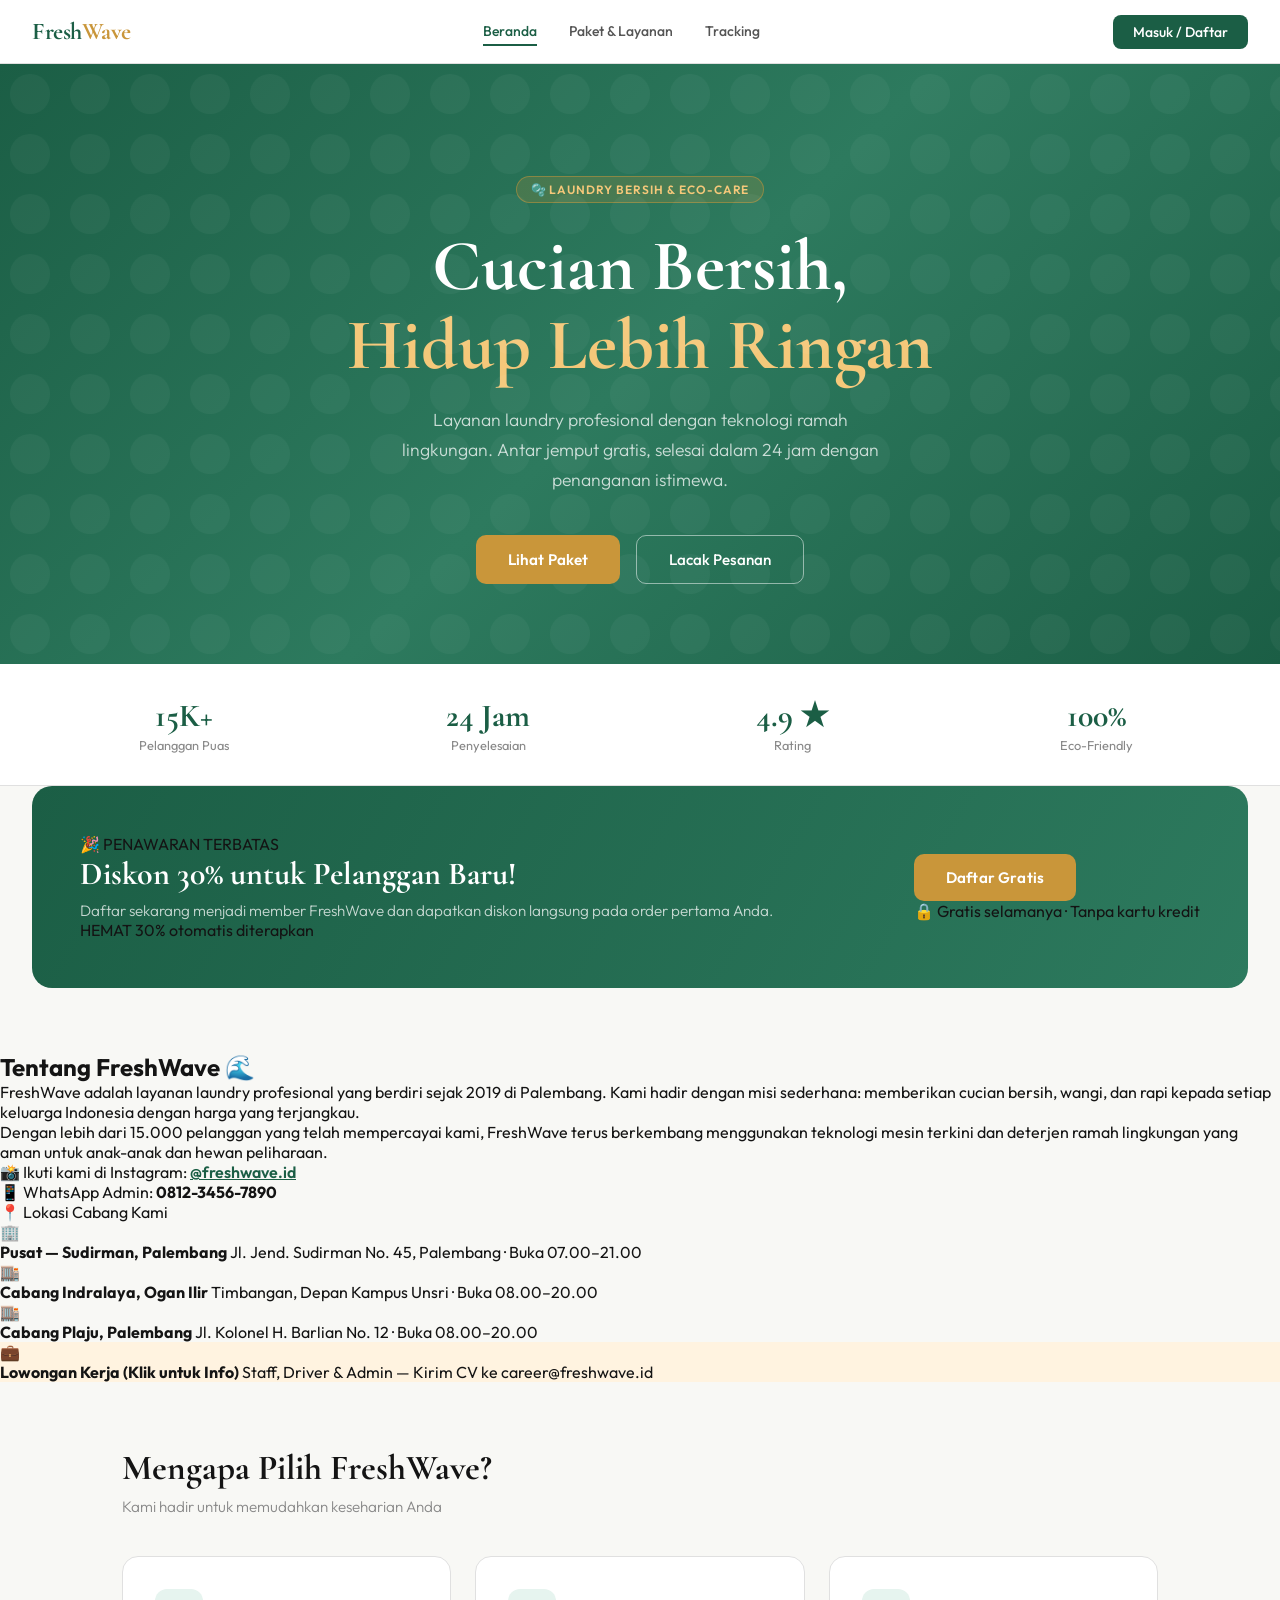
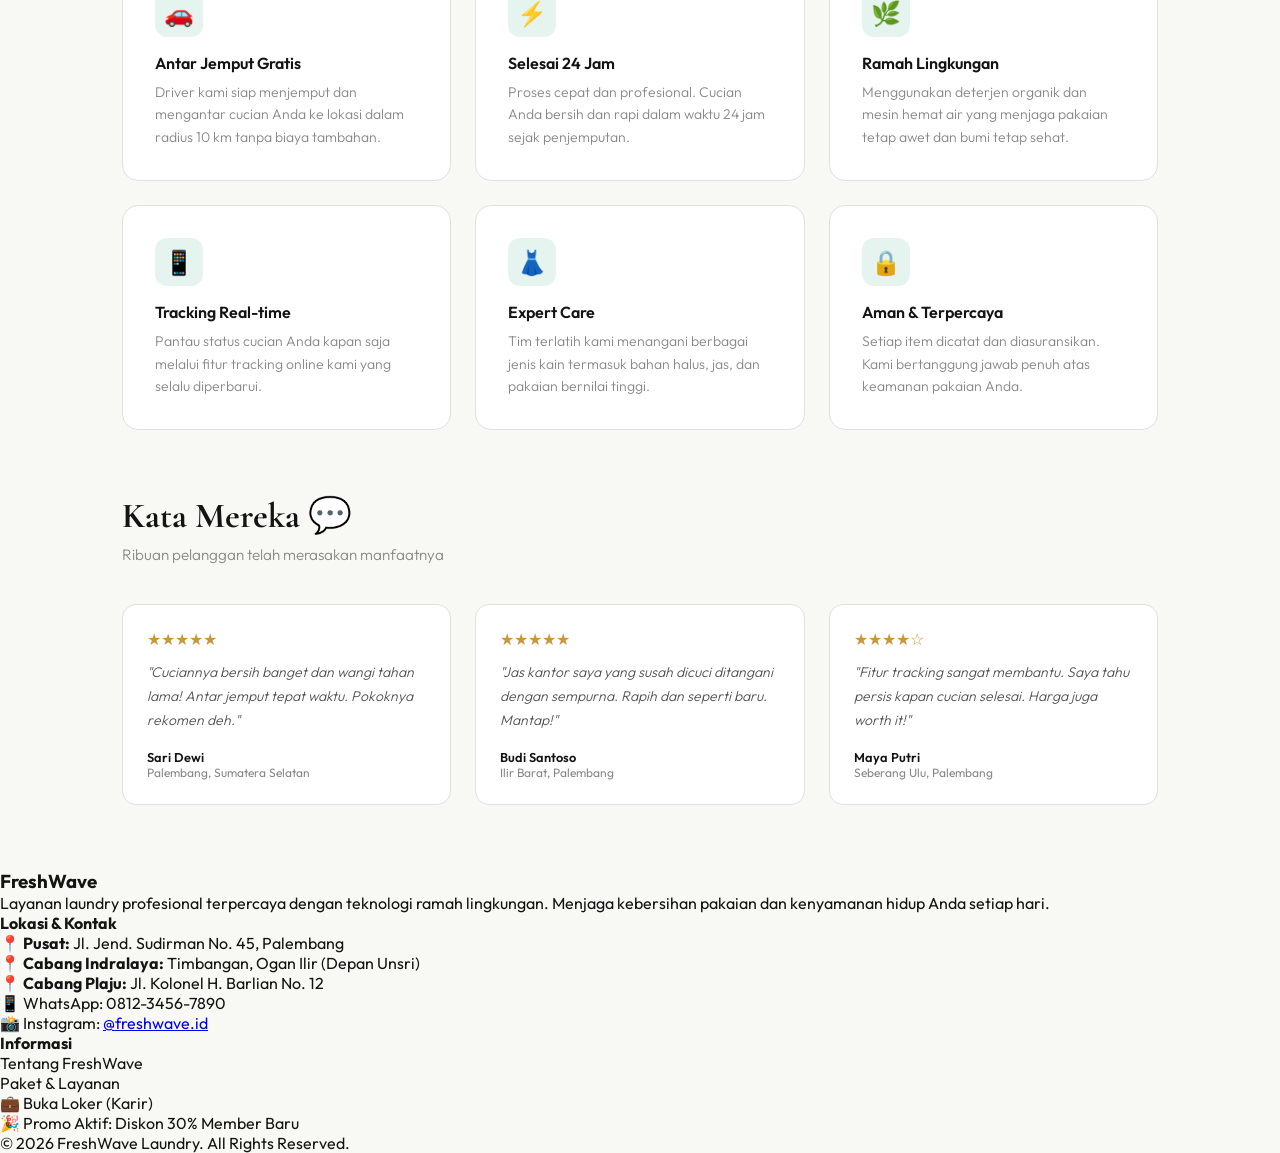
==== commit b8fa691a: "Update index.html" ====
--- a/index.html
+++ b/index.html
@@ -9,13 +9,6 @@
 </head>
 <body>
 
-  <!-- ============================================================
-    NAVIGASI UTAMA
-    - Logo brand klik → beranda
-    - Link: Beranda | Paket & Layanan | Tracking
-    - Tombol "Masuk / Daftar" (tampil saat BELUM login)
-    - Avatar + nama + tombol Keluar (tampil setelah LOGIN)
-  ============================================================ -->
   <nav>
     <div class="nav-brand" onclick="goto('home')">Fresh<span>Wave</span></div>
     <div class="nav-links">
@@ -24,40 +17,28 @@
       <a onclick="goto('tracking')" id="nav-tracking">Tracking</a>
     </div>
     <div id="nav-auth">
-      <button class="nav-cta" onclick="openModal()">Masuk / Daftar</button>
+      <button class="nav-cta" onclick="openModal('login')">Masuk / Daftar</button>
     </div>
     <div id="nav-user" class="user-info" style="display:none">
-      <div class="user-avatar" id="user-avatar">A</div>
-      <span class="user-name" id="user-name">Pengguna</span>
+      <div class="user-avatar" id="user-avatar" onclick="goto('profile')" title="Lihat Profil">U</div>
+      <span class="user-name" id="user-name" onclick="goto('profile')" style="cursor:pointer">Pengguna</span>
       <button class="logout-btn" onclick="logout()">Keluar</button>
     </div>
   </nav>
 
-
-  <!-- ============================================================
-    HALAMAN 1 — BERANDA  (id="page-home")
-    Aktif secara default saat halaman pertama kali dibuka.
-    Konten:
-      • Hero: judul besar, deskripsi, 2 tombol CTA
-      • Stats Bar: 4 angka statistik
-      • Keunggulan: 6 feature card
-      • Promo Banner: diskon 30% → buka modal register
-      • Testimoni: 3 ulasan pelanggan
-  ============================================================ -->
+  <!-- =================== HALAMAN BERANDA =================== -->
   <div class="page active" id="page-home">
 
-    <!-- [ BERANDA ] Hero Section -->
     <div class="hero">
-      <div class="hero-badge">🌿 Laundry Premium Palembang</div>
+      <div class="hero-badge">🫧 Laundry Bersih & Eco-Care</div>
       <h1>Cucian Bersih,<br><em>Hidup Lebih Ringan</em></h1>
-      <p>Layanan laundry profesional dengan teknologi ramah lingkungan. Antar jemput gratis, selesai dalam 24 jam.</p>
+      <p>Layanan laundry profesional dengan teknologi ramah lingkungan. Antar jemput gratis, selesai dalam 24 jam dengan penanganan istimewa.</p>
       <div class="hero-btns">
         <button class="btn-primary" onclick="goto('packages')">Lihat Paket</button>
         <button class="btn-outline" onclick="goto('tracking')">Lacak Pesanan</button>
       </div>
     </div>
 
-    <!-- [ BERANDA ] Stats Bar -->
     <div class="stats-bar">
       <div class="stat-item"><div class="stat-num">15K+</div><div class="stat-label">Pelanggan Puas</div></div>
       <div class="stat-item"><div class="stat-num">24 Jam</div><div class="stat-label">Penyelesaian</div></div>
@@ -65,7 +46,70 @@
       <div class="stat-item"><div class="stat-num">100%</div><div class="stat-label">Eco-Friendly</div></div>
     </div>
 
-    <!-- [ BERANDA ] Keunggulan Layanan -->
+    <!-- PROMO BANNER — dipindah tepat setelah hero/stats -->
+    <div class="promo-banner" id="promo-banner">
+      <div class="promo-text-area">
+        <div class="promo-badge-inline">🎉 PENAWARAN TERBATAS</div>
+        <h2 id="promo-title">Diskon 30% untuk Pelanggan Baru!</h2>
+        <p id="promo-desc">Daftar sekarang menjadi member FreshWave dan dapatkan diskon langsung pada order pertama Anda.</p>
+        <div class="promo-discount-badge" id="promo-discount-badge">
+          <span class="discount-label">HEMAT</span>
+          <span class="discount-value">30%</span>
+          <span class="discount-note">otomatis diterapkan</span>
+        </div>
+      </div>
+      <div class="promo-action-area">
+        <button id="promo-btn" class="btn-primary promo-cta-btn" onclick="handlePromoClick()">Daftar Gratis</button>
+        <div class="promo-trust" id="promo-trust-guest">🔒 Gratis selamanya · Tanpa kartu kredit</div>
+        <div class="promo-trust" id="promo-trust-user" style="display:none;">✅ Diskon aktif di setiap order Anda!</div>
+      </div>
+    </div>
+
+    <!-- ABOUT / CABANG SECTION -->
+    <div class="about-section">
+      <div class="about-inner">
+        <div class="about-text">
+          <h2>Tentang FreshWave 🌊</h2>
+          <p>FreshWave adalah layanan laundry profesional yang berdiri sejak 2019 di Palembang. Kami hadir dengan misi sederhana: memberikan cucian bersih, wangi, dan rapi kepada setiap keluarga Indonesia dengan harga yang terjangkau.</p>
+          <p>Dengan lebih dari 15.000 pelanggan yang telah mempercayai kami, FreshWave terus berkembang menggunakan teknologi mesin terkini dan deterjen ramah lingkungan yang aman untuk anak-anak dan hewan peliharaan.</p>
+          <p style="margin-bottom:0;">📸 Ikuti kami di Instagram: <a href="https://instagram.com/freshwave.id" target="_blank" style="color:var(--green); font-weight:600;">@freshwave.id</a><br>📱 WhatsApp Admin: <strong>0812-3456-7890</strong></p>
+        </div>
+        <div>
+          <div class="branch-title">📍 Lokasi Cabang Kami</div>
+          <div class="branch-list">
+            <div class="branch-item">
+              <div class="branch-icon">🏢</div>
+              <div>
+                <strong>Pusat — Sudirman, Palembang</strong>
+                <span>Jl. Jend. Sudirman No. 45, Palembang · Buka 07.00–21.00</span>
+              </div>
+            </div>
+            <div class="branch-item">
+              <div class="branch-icon">🏬</div>
+              <div>
+                <strong>Cabang Indralaya, Ogan Ilir</strong>
+                <span>Timbangan, Depan Kampus Unsri · Buka 08.00–20.00</span>
+              </div>
+            </div>
+            <div class="branch-item">
+              <div class="branch-icon">🏬</div>
+              <div>
+                <strong>Cabang Plaju, Palembang</strong>
+                <span>Jl. Kolonel H. Barlian No. 12 · Buka 08.00–20.00</span>
+              </div>
+            </div>
+            <div class="branch-item" style="background:#fff3e0; border-color:#ffb74d; cursor:pointer;" onclick="alert('Lowongan terbuka: Staff Laundry, Driver Pick-Up, dan Admin Online.\nKirim CV ke: career@freshwave.id\nAtau DM Instagram @freshwave.id')">
+              <div class="branch-icon">💼</div>
+              <div>
+                <strong>Lowongan Kerja (Klik untuk Info)</strong>
+                <span>Staff, Driver & Admin — Kirim CV ke career@freshwave.id</span>
+              </div>
+            </div>
+          </div>
+        </div>
+      </div>
+    </div>
+
     <div class="section">
       <div class="section-title">Mengapa Pilih FreshWave?</div>
       <div class="section-sub">Kami hadir untuk memudahkan keseharian Anda</div>
@@ -103,16 +147,6 @@
       </div>
     </div>
 
-    <!-- [ BERANDA ] Promo Banner — klik buka Modal Register -->
-<div class="promo-banner">
-  <div>
-    <h2>Diskon 30% untuk <br> Pelanggan Baru! 🎉</h2>
-    <p>Daftar sekarang dan nikmati keistimewaan member FreshWave.</p>
-  </div>
-  <button id="promo-btn" class="btn-primary" onclick="handlePromoClick()">Daftar Gratis</button>
-</div>
-
-    <!-- [ BERANDA ] Testimoni Pelanggan -->
     <div class="section" style="padding-top:0">
       <div class="section-title">Kata Mereka 💬</div>
       <div class="section-sub">Ribuan pelanggan telah merasakan manfaatnya</div>
@@ -139,595 +173,465 @@
     </div>
 
   </div>
-  <!-- END HALAMAN 1 — BERANDA -->
-
-
-  <!-- ============================================================
-    HALAMAN 2 — PAKET & LAYANAN  (id="page-packages")
-    Konten:
-      • Header halaman
-      • Grid 6 kartu paket laundry
-    Interaksi:
-      • Klik kartu → viewDetail(id) → buka Halaman Detail
-      • Klik tombol "Pilih Paket" → selectPackage(id)
-          - Belum login? → buka Modal Login/Register
-          - Sudah login? → langsung ke Halaman Booking
-  ============================================================ -->
+
+  <!-- =================== HALAMAN PAKET =================== -->
   <div class="page" id="page-packages">
-
-    <!-- [ PAKET ] Header -->
     <div class="pkg-hero">
       <h1>Paket &amp; Layanan</h1>
-      <p>Pilih paket yang sesuai dengan kebutuhan Anda</p>
-    </div>
-
-    <!-- [ PAKET ] Grid Kartu Paket -->
+      <p>Klik "Lihat Detail" untuk membalik kartu dan melihat penjelasan lengkap tiap layanan.</p>
+    </div>
+
     <div class="packages-grid">
 
-      <!-- [ PAKET ] Kartu 1: Basic Wash -->
-      <div class="pkg-card" onclick="viewDetail('basic')">
-        <div class="pkg-icon green">🧺</div>
-        <div class="pkg-name">Basic Wash</div>
-        <div class="pkg-tagline">Cucian harian berkualitas</div>
-        <div class="pkg-price">Rp 7.000 <span>/ kg</span></div>
-        <ul class="pkg-features">
-          <li>Cuci &amp; kering standar</li>
-          <li>Deterjen premium</li>
-          <li>Selesai 24 jam</li>
-          <li>Packaging rapi</li>
-        </ul>
-        <button class="pkg-btn" onclick="event.stopPropagation();selectPackage('basic')">Pilih Paket</button>
-      </div>
-
-      <!-- [ PAKET ] Kartu 2: Express Wash (Terpopuler) -->
-      <div class="pkg-card popular" onclick="viewDetail('express')">
-        <div class="pkg-badge">Terpopuler</div>
-        <div class="pkg-icon gold">⚡</div>
-        <div class="pkg-name">Express Wash</div>
-        <div class="pkg-tagline">Cepat, bersih, siap pakai</div>
-        <div class="pkg-price">Rp 12.000 <span>/ kg</span></div>
-        <ul class="pkg-features">
-          <li>Cuci, kering &amp; setrika</li>
-          <li>Selesai 6 jam</li>
-          <li>Deterjen aromaterapi</li>
-          <li>Antar jemput gratis</li>
-          <li>Tracking real-time</li>
-        </ul>
-        <button class="pkg-btn gold-btn" onclick="event.stopPropagation();selectPackage('express')">Pilih Paket</button>
-      </div>
-
-      <!-- [ PAKET ] Kartu 3: Premium Care -->
-      <div class="pkg-card" onclick="viewDetail('premium')">
-        <div class="pkg-icon green">👔</div>
-        <div class="pkg-name">Premium Care</div>
-        <div class="pkg-tagline">Perawatan pakaian istimewa</div>
-        <div class="pkg-price">Rp 25.000 <span>/ item</span></div>
-        <ul class="pkg-features">
-          <li>Cuci tangan khusus</li>
-          <li>Dry cleaning tersedia</li>
-          <li>Penanganan jas &amp; gaun</li>
-          <li>Setrika &amp; starch</li>
-          <li>Packaging mewah</li>
-        </ul>
-        <button class="pkg-btn" onclick="event.stopPropagation();selectPackage('premium')">Pilih Paket</button>
-      </div>
-
-      <!-- [ PAKET ] Kartu 4: Cuci Sepatu -->
-      <div class="pkg-card" onclick="viewDetail('sepatu')">
-        <div class="pkg-icon green">👟</div>
-        <div class="pkg-name">Cuci Sepatu</div>
-        <div class="pkg-tagline">Sepatu kinclong kembali</div>
-        <div class="pkg-price">Rp 35.000 <span>/ pasang</span></div>
-        <ul class="pkg-features">
-          <li>Cuci dalam &amp; luar</li>
-          <li>Sikat premium</li>
-          <li>Deodorizer</li>
-          <li>Selesai 2 hari</li>
-        </ul>
-        <button class="pkg-btn" onclick="event.stopPropagation();selectPackage('sepatu')">Pilih Paket</button>
-      </div>
-
-      <!-- [ PAKET ] Kartu 5: Bed & Bath -->
-      <div class="pkg-card" onclick="viewDetail('bed')">
-        <div class="pkg-icon green">🛏️</div>
-        <div class="pkg-name">Bed &amp; Bath</div>
-        <div class="pkg-tagline">Sprei, selimut, handuk</div>
-        <div class="pkg-price">Rp 20.000 <span>/ item</span></div>
-        <ul class="pkg-features">
-          <li>Sprei &amp; bed cover</li>
-          <li>Selimut &amp; bantal</li>
-          <li>Handuk semua ukuran</li>
-          <li>Anti-bakteri treatment</li>
-        </ul>
-        <button class="pkg-btn" onclick="event.stopPropagation();selectPackage('bed')">Pilih Paket</button>
-      </div>
-
-      <!-- [ PAKET ] Kartu 6: Langganan Bulanan -->
-      <div class="pkg-card" onclick="viewDetail('monthly')">
-        <div class="pkg-icon gold">🗓️</div>
-        <div class="pkg-name">Langganan Bulanan</div>
-        <div class="pkg-tagline">Hemat lebih banyak</div>
-        <div class="pkg-price">Rp 200.000 <span>/ bulan</span></div>
-        <ul class="pkg-features">
-          <li>Cuci hingga 30 kg</li>
-          <li>Setrika gratis</li>
-          <li>Prioritas penjemputan</li>
-          <li>Diskon 20% extra</li>
-          <li>Customer service dedikasi</li>
-        </ul>
-        <button class="pkg-btn gold-btn" onclick="event.stopPropagation();selectPackage('monthly')">Pilih Paket</button>
+      <!-- KARTU 1: Fast & Clean -->
+      <div class="pkg-card-container" id="card-express">
+        <div class="pkg-card-inner">
+          <div class="pkg-card-front">
+            <div class="pkg-icon green">⚡</div>
+            <div class="pkg-name">Fast &amp; Clean</div>
+            <div class="pkg-tagline">Cuci express handal harian</div>
+            <div class="pkg-price">Rp 9.000 <span>/ kg</span></div>
+            <ul class="pkg-features">
+              <li>Cuci &amp; Kering Mesin Otomatis</li>
+              <li>Deterjen Higienis Premium</li>
+              <li>Selesai dalam 12 Jam</li>
+            </ul>
+            <div class="pkg-action-footer">
+              <button class="pkg-btn" onclick="selectPackage('express')">Pilih Paket</button>
+              <button class="detail-toggle-link" onclick="toggleCardFlip('card-express')">Lihat Detail</button>
+            </div>
+          </div>
+          <div class="pkg-card-back">
+            <div class="back-title">Detail Fast &amp; Clean</div>
+            <p class="back-desc">Sangat cocok untuk pakaian kasual harian yang Anda butuhkan dengan cepat tanpa ribet. Cocok untuk baju kerja, kaos, dan celana harian.</p>
+            <div class="back-specs">
+              <div class="back-spec-item"><span>⏱ Durasi</span><span>12 Jam Selesai</span></div>
+              <div class="back-spec-item"><span>🔧 Metode</span><span>Mesin Cuci High-End</span></div>
+              <div class="back-spec-item"><span>🌸 Pewangi</span><span>Fresh Morning Dew</span></div>
+              <div class="back-spec-item"><span>📦 Packaging</span><span>Plastik Wrap Rapi</span></div>
+            </div>
+            <div class="pkg-action-footer">
+              <button class="pkg-btn" onclick="selectPackage('express')">Booking Sekarang</button>
+              <button class="detail-toggle-link" onclick="toggleCardFlip('card-express')">← Kembali</button>
+            </div>
+          </div>
+        </div>
+      </div>
+
+      <!-- KARTU 2: Luxury Deep Clean (Terpopuler) -->
+      <div class="pkg-card-container" id="card-premium">
+        <div class="pkg-card-inner">
+          <div class="pkg-card-front" style="border-color: var(--green)">
+            <div class="pkg-badge">Terpopuler</div>
+            <div class="pkg-icon gold">👑</div>
+            <div class="pkg-name">Luxury Deep Clean</div>
+            <div class="pkg-tagline">Proteksi serat kain &amp; wangi tahan lama</div>
+            <div class="pkg-price">Rp 18.000 <span>/ kg</span></div>
+            <ul class="pkg-features">
+              <li>Pembersihan noda mendalam</li>
+              <li>Setrika uap anti kusut</li>
+              <li>Selesai 24 Jam + Parfum Long-Lasting</li>
+            </ul>
+            <div class="pkg-action-footer">
+              <button class="pkg-btn gold-btn" onclick="selectPackage('premium')">Pilih Paket</button>
+              <button class="detail-toggle-link" onclick="toggleCardFlip('card-premium')">Lihat Detail</button>
+            </div>
+          </div>
+          <div class="pkg-card-back">
+            <div class="back-title">Detail Luxury Deep Clean</div>
+            <p class="back-desc">Layanan andalan menggunakan teknologi pencerah warna dan pelembut khusus serat katun/sutra. Setrika uap memastikan pakaian bebas kusut sempurna.</p>
+            <div class="back-specs">
+              <div class="back-spec-item"><span>⏱ Durasi</span><span>24 Jam</span></div>
+              <div class="back-spec-item"><span>🔥 Setrika</span><span>Steam Ironing Pro</span></div>
+              <div class="back-spec-item"><span>🌹 Parfum</span><span>Royal Amber / Jasmine</span></div>
+              <div class="back-spec-item"><span>✨ Bonus</span><span>Pelembut Serat Premium</span></div>
+            </div>
+            <div class="pkg-action-footer">
+              <button class="pkg-btn" onclick="selectPackage('premium')">Booking Sekarang</button>
+              <button class="detail-toggle-link" onclick="toggleCardFlip('card-premium')">← Kembali</button>
+            </div>
+          </div>
+        </div>
+      </div>
+
+      <!-- KARTU 3: Leather & Shoes -->
+      <div class="pkg-card-container" id="card-sepatu">
+        <div class="pkg-card-inner">
+          <div class="pkg-card-front">
+            <div class="pkg-icon green">👟</div>
+            <div class="pkg-name">Leather &amp; Shoes</div>
+            <div class="pkg-tagline">Perawatan sepatu &amp; bahan kulit</div>
+            <div class="pkg-price">Rp 35.000 <span>/ pasang</span></div>
+            <ul class="pkg-features">
+              <li>Sikat Khusus Bahan Leather/Suede</li>
+              <li>Pemberian Nutrisi Kulit</li>
+              <li>Anti-Bacterial &amp; Deodorizer</li>
+            </ul>
+            <div class="pkg-action-footer">
+              <button class="pkg-btn" onclick="selectPackage('sepatu')">Pilih Paket</button>
+              <button class="detail-toggle-link" onclick="toggleCardFlip('card-sepatu')">Lihat Detail</button>
+            </div>
+          </div>
+          <div class="pkg-card-back">
+            <div class="back-title">Detail Leather &amp; Shoes</div>
+            <p class="back-desc">Menangani noda membandel pada midsole, outsole, serta perawatan kelembaban bahan tas dan jaket kulit asli agar tidak retak dan tetap lentur.</p>
+            <div class="back-specs">
+              <div class="back-spec-item"><span>🖐 Pengerjaan</span><span>Manual Hand-Wash</span></div>
+              <div class="back-spec-item"><span>💧 Proteksi</span><span>Water Repellent Spray</span></div>
+              <div class="back-spec-item"><span>🦠 Sanitasi</span><span>Anti-Bacterial Treatment</span></div>
+              <div class="back-spec-item"><span>⏱ Estimasi</span><span>2–3 Hari</span></div>
+            </div>
+            <div class="pkg-action-footer">
+              <button class="pkg-btn" onclick="selectPackage('sepatu')">Booking Sekarang</button>
+              <button class="detail-toggle-link" onclick="toggleCardFlip('card-sepatu')">← Kembali</button>
+            </div>
+          </div>
+        </div>
+      </div>
+
+      <!-- KARTU 4: Silk & Gown -->
+      <div class="pkg-card-container" id="card-gown">
+        <div class="pkg-card-inner">
+          <div class="pkg-card-front">
+            <div class="pkg-icon green">👗</div>
+            <div class="pkg-name">Silk &amp; Gown</div>
+            <div class="pkg-tagline">Gaun pesta, kebaya &amp; jas sutra</div>
+            <div class="pkg-price">Rp 50.000 <span>/ item</span></div>
+            <ul class="pkg-features">
+              <li>Metode Dry Clean Eksklusif</li>
+              <li>Gantungan khusus &amp; Cover Bag</li>
+              <li>Inspeksi Detail Manik/Payet</li>
+            </ul>
+            <div class="pkg-action-footer">
+              <button class="pkg-btn" onclick="selectPackage('gown')">Pilih Paket</button>
+              <button class="detail-toggle-link" onclick="toggleCardFlip('card-gown')">Lihat Detail</button>
+            </div>
+          </div>
+          <div class="pkg-card-back">
+            <div class="back-title">Detail Silk &amp; Gown</div>
+            <p class="back-desc">Ditangani secara personal oleh tim ahli kain halus. Payet, bordir, dan kehalusan sutra dijaga agar tidak rusak selama proses pencucian.</p>
+            <div class="back-specs">
+              <div class="back-spec-item"><span>🌿 Metode</span><span>Eco Dry-Cleaning</span></div>
+              <div class="back-spec-item"><span>📦 Packaging</span><span>Premium Garment Bag</span></div>
+              <div class="back-spec-item"><span>🪡 Inspeksi</span><span>Payet &amp; Bordir Check</span></div>
+              <div class="back-spec-item"><span>⏱ Pengerjaan</span><span>2 Hari</span></div>
+            </div>
+            <div class="pkg-action-footer">
+              <button class="pkg-btn" onclick="selectPackage('gown')">Booking Sekarang</button>
+              <button class="detail-toggle-link" onclick="toggleCardFlip('card-gown')">← Kembali</button>
+            </div>
+          </div>
+        </div>
+      </div>
+
+      <!-- KARTU 5: Bedding Luxury -->
+      <div class="pkg-card-container" id="card-bed">
+        <div class="pkg-card-inner">
+          <div class="pkg-card-front">
+            <div class="pkg-icon green">🛏️</div>
+            <div class="pkg-name">Bedding Luxury</div>
+            <div class="pkg-tagline">Sprei sutra, bedcover &amp; selimut</div>
+            <div class="pkg-price">Rp 25.000 <span>/ item</span></div>
+            <ul class="pkg-features">
+              <li>Sterilisasi Tungau &amp; Bakteri</li>
+              <li>Pewangi aromaterapi relaksasi</li>
+              <li>Vacuum &amp; Lipat Rapi Sempurna</li>
+            </ul>
+            <div class="pkg-action-footer">
+              <button class="pkg-btn" onclick="selectPackage('bed')">Pilih Paket</button>
+              <button class="detail-toggle-link" onclick="toggleCardFlip('card-bed')">Lihat Detail</button>
+            </div>
+          </div>
+          <div class="pkg-card-back">
+            <div class="back-title">Detail Bedding Luxury</div>
+            <p class="back-desc">Cucian perlengkapan tidur yang super wangi meningkatkan kualitas tidur Anda. Sterilisasi tungau debu menggunakan suhu tinggi yang aman untuk kain.</p>
+            <div class="back-specs">
+              <div class="back-spec-item"><span>🦠 Fitur</span><span>Anti-Allergy Sanitize</span></div>
+              <div class="back-spec-item"><span>🌸 Scent</span><span>Lavender Calm Essence</span></div>
+              <div class="back-spec-item"><span>♨️ Metode</span><span>High-Temp Wash + Dry</span></div>
+              <div class="back-spec-item"><span>⏱ Waktu</span><span>24 Jam</span></div>
+            </div>
+            <div class="pkg-action-footer">
+              <button class="pkg-btn" onclick="selectPackage('bed')">Booking Sekarang</button>
+              <button class="detail-toggle-link" onclick="toggleCardFlip('card-bed')">← Kembali</button>
+            </div>
+          </div>
+        </div>
+      </div>
+
+      <!-- KARTU 6: Curtain & Carpet -->
+      <div class="pkg-card-container" id="card-carpet">
+        <div class="pkg-card-inner">
+          <div class="pkg-card-front">
+            <div class="pkg-icon green">🏡</div>
+            <div class="pkg-name">Curtain &amp; Carpet</div>
+            <div class="pkg-tagline">Pembersihan tirai &amp; karpet tebal</div>
+            <div class="pkg-price">Rp 40.000 <span>/ m²</span></div>
+            <ul class="pkg-features">
+              <li>Mesin Ekstraksi Noda Karpet</li>
+              <li>Pengeringan Sempurna Anti Apek</li>
+              <li>Penghilang Bau Hewan Peliharaan</li>
+            </ul>
+            <div class="pkg-action-footer">
+              <button class="pkg-btn" onclick="selectPackage('carpet')">Pilih Paket</button>
+              <button class="detail-toggle-link" onclick="toggleCardFlip('card-carpet')">Lihat Detail</button>
+            </div>
+          </div>
+          <div class="pkg-card-back">
+            <div class="back-title">Detail Curtain &amp; Carpet</div>
+            <p class="back-desc">Solusi total menjaga kebersihan interior rumah dari debu bertahun-tahun pada tirai berat dan karpet bulu tebal. Cocok untuk rumah dengan hewan peliharaan.</p>
+            <div class="back-specs">
+              <div class="back-spec-item"><span>⚙️ Teknologi</span><span>High Pressure Extractor</span></div>
+              <div class="back-spec-item"><span>🌀 Deodorize</span><span>Fresh Ozone Treatment</span></div>
+              <div class="back-spec-item"><span>🐾 Pet-Safe</span><span>Eco-Friendly Formula</span></div>
+              <div class="back-spec-item"><span>⏱ Waktu</span><span>3–4 Hari</span></div>
+            </div>
+            <div class="pkg-action-footer">
+              <button class="pkg-btn" onclick="selectPackage('carpet')">Booking Sekarang</button>
+              <button class="detail-toggle-link" onclick="toggleCardFlip('card-carpet')">← Kembali</button>
+            </div>
+          </div>
+        </div>
       </div>
 
     </div>
   </div>
-  <!-- END HALAMAN 2 — PAKET & LAYANAN -->
-
-
-  <!-- ============================================================
-    HALAMAN 3 — DETAIL PAKET  (id="page-detail")
-    Konten dinamis — diisi oleh fungsi viewDetail() di app.js
-    Konten:
-      • Tombol kembali ke Paket
-      • Tag, judul, dan deskripsi paket (diisi JS)
-      • Kotak harga + tombol Booking Sekarang
-          - Belum login? → buka Modal Login/Register
-          - Sudah login? → langsung ke Halaman Booking
-      • Grid inklusi paket (apa saja yang didapat)
-      • 5 langkah proses pengerjaan
-  ============================================================ -->
-  <div class="page" id="page-detail">
-
-    <!-- [ DETAIL ] Hero Header (isi dinamis dari JS) -->
-    <div class="detail-hero">
-      <div class="detail-hero-inner">
-        <button class="back-btn" onclick="goto('packages')">← Kembali</button>
-        <div class="detail-tag" id="detail-tag">Paket Populer</div>
-        <h1 id="detail-title">Express Wash</h1>
-        <p id="detail-sub">Layanan cuci kilat profesional untuk kebutuhan mendesak Anda</p>
-      </div>
-    </div>
-
-    <div class="detail-body">
-
-      <!-- [ DETAIL ] Harga & Tombol Booking -->
-      <div class="detail-price-box">
-        <div>
-          <div style="font-size:0.8rem;color:var(--muted);margin-bottom:4px;font-weight:400">Harga mulai dari</div>
-          <div class="big-price" id="detail-price">Rp 12.000 <span>/ kg</span></div>
-        </div>
-        <button class="btn-primary" id="detail-book-btn" onclick="bookFromDetail()">Booking Sekarang</button>
-      </div>
-
-      <!-- [ DETAIL ] Inklusi Paket -->
-      <div class="detail-includes">
-        <h3>Yang Termasuk dalam Paket</h3>
-        <div class="include-grid" id="detail-includes-grid">
-          <div class="include-item"><div class="dot"></div><div><p>Cuci &amp; Kering</p><span>Mesin cuci modern berkapasitas besar</span></div></div>
-          <div class="include-item"><div class="dot"></div><div><p>Setrika Profesional</p><span>Setrika uap untuk hasil rapi sempurna</span></div></div>
-          <div class="include-item"><div class="dot"></div><div><p>Deterjen Aromaterapi</p><span>Wangi tahan lama, aman untuk kulit sensitif</span></div></div>
-          <div class="include-item"><div class="dot"></div><div><p>Antar Jemput Gratis</p><span>Radius 10 km dari pusat kota</span></div></div>
-        </div>
-      </div>
-
-      <!-- [ DETAIL ] Proses Pengerjaan (5 langkah) -->
-      <div class="process-steps">
-        <h3>Proses Pengerjaan</h3>
-        <div class="step"><div class="step-num">1</div><div><div class="step-title">Penjemputan</div><div class="step-desc">Driver kami menjemput cucian Anda sesuai jadwal yang dipilih.</div></div></div>
-        <div class="step"><div class="step-num">2</div><div><div class="step-title">Sortir &amp; Pengecekan</div><div class="step-desc">Pakaian dipisahkan berdasarkan warna dan jenis bahan untuk penanganan optimal.</div></div></div>
-        <div class="step"><div class="step-num">3</div><div><div class="step-title">Proses Pencucian</div><div class="step-desc">Dicuci dengan deterjen premium menggunakan mesin berteknologi tinggi.</div></div></div>
-        <div class="step"><div class="step-num">4</div><div><div class="step-title">Pengeringan &amp; Setrika</div><div class="step-desc">Dikeringkan sempurna lalu disetrika dengan rapi oleh tim profesional kami.</div></div></div>
-        <div class="step"><div class="step-num">5</div><div><div class="step-title">Pengiriman</div><div class="step-desc">Pakaian dikemas rapi dan diantarkan kembali ke alamat Anda.</div></div></div>
-      </div>
-
+
+  <!-- =================== HALAMAN BOOKING =================== -->
+  <div class="page" id="page-booking">
+    <div class="booking-container">
+      <div class="booking-card">
+        <h2>📋 Formulir Penjemputan</h2>
+        <div class="form-grid">
+          <div class="form-group">
+            <label>Nama Lengkap</label>
+            <input type="text" id="book-name">
+          </div>
+          <div class="form-group">
+            <label>No. Telepon / WhatsApp</label>
+            <input type="tel" id="book-phone">
+          </div>
+          <div class="form-group">
+            <label>Tanggal Penjemputan</label>
+            <input type="date" id="book-date">
+          </div>
+          <div class="form-group">
+            <label>Jam Penjemputan (Interval 1 Jam)</label>
+            <select id="book-time">
+              <option value="08:00 - 09:00">08:00 - 09:00</option>
+              <option value="09:00 - 10:00">09:00 - 10:00</option>
+              <option value="10:00 - 11:00">10:00 - 11:00</option>
+              <option value="11:00 - 12:00">11:00 - 12:00</option>
+              <option value="13:00 - 14:00">13:00 - 14:00</option>
+              <option value="14:00 - 15:00">14:00 - 15:00</option>
+              <option value="15:00 - 16:00">15:00 - 16:00</option>
+              <option value="16:00 - 17:00">16:00 - 17:00</option>
+            </select>
+          </div>
+          <div class="form-group full">
+            <label>Alamat Lengkap Rumah</label>
+            <textarea id="book-address" rows="3" placeholder="Nama jalan, nomor rumah, RT/RW..."></textarea>
+          </div>
+          <div class="form-group full">
+            <label>Metode Pembayaran</label>
+            <select id="book-payment" onchange="selectedPayment = this.value">
+              <option value="">-- Pilih Metode --</option>
+              <option value="COD">Tunai saat Antar/Jemput (COD)</option>
+              <option value="QRIS">QRIS / Transfer Bank</option>
+            </select>
+          </div>
+        </div>
+
+        <div style="margin-top: 1.5rem;">
+          <label style="font-size:0.85rem; font-weight:600; color:var(--mid); margin-bottom:8px; display:block;">Pilihan Notifikasi:</label>
+          <div style="display:flex; gap:10px; align-items:center;">
+            <input type="checkbox" id="notify-wa" checked style="width:auto; cursor:pointer;">
+            <label for="notify-wa" style="font-size:0.85rem; cursor:pointer; color:var(--dark);">Kirim Detail Booking Otomatis ke WhatsApp Admin</label>
+          </div>
+        </div>
+      </div>
+
+      <div class="booking-card" style="background: var(--white);">
+        <h3>Ringkasan Layanan</h3>
+        <div id="pkg-checklist" style="margin: 1rem 0; display:flex; flex-direction:column; gap:10px;"></div>
+        <div id="summary-items" style="border-top:1px solid var(--border); padding-top:10px;"></div>
+        <button class="modal-btn" onclick="submitBooking()" style="margin-top:1.5rem;">Konfirmasi Order</button>
+      </div>
     </div>
   </div>
-  <!-- END HALAMAN 3 — DETAIL PAKET -->
-
-
-  <!-- ============================================================
-    HALAMAN 4 — BOOKING  (id="page-booking")
-    FITUR BARU:
-      • Pilih lebih dari 1 paket sekaligus + qty/berat per paket
-      • Ringkasan harga real-time
-      • Diskon 30% otomatis untuk pengguna baru (isNewUser)
-      • Pilihan metode pembayaran (Transfer / COD / QRIS)
-      • Tombol "Konfirmasi via WhatsApp" → kirim pesan ke admin
-    Semua logika di laundry.js bagian BOOKING BARU
-  ============================================================ -->
-  <div class="page" id="page-booking">
-
-    <!-- [ BOOKING ] Header halaman -->
-    <div class="book-hero">
-      <h1>Booking Layanan</h1>
-      <p>Pilih paket, isi data, dan konfirmasi langsung ke WhatsApp admin</p>
-    </div>
-
-    <div class="booking-wrap">
-      <div class="booking-cols">
-
-        <!-- ── KOLOM KIRI: Form ── -->
-        <div class="booking-left">
-
-          <!-- [ BOOKING ] Bagian 1: Pilih Paket (multi-pilih) -->
-          <div class="form-card">
-            <div class="form-section-head">
-              <span class="form-section-num">1</span>
-              <div>
-                <h3>Pilih Paket</h3>
-                <p>Bisa pilih lebih dari satu paket sekaligus</p>
-              </div>
-            </div>
-
-            <!-- Daftar paket yang bisa dipilih — ditampilkan dinamis oleh JS -->
-            <div id="pkg-checklist" class="pkg-checklist"></div>
-
-            <!-- Tombol tambah paket lagi -->
-            <button class="add-pkg-btn" onclick="goto('packages')">+ Tambah dari halaman paket</button>
-          </div>
-
-          <!-- [ BOOKING ] Bagian 2: Data Diri -->
-          <div class="form-card">
-            <div class="form-section-head">
-              <span class="form-section-num">2</span>
-              <div>
-                <h3>Data Diri</h3>
-                <p>Informasi penjemputan cucian</p>
-              </div>
-            </div>
-            <div class="form-row">
-              <div class="form-group">
-                <label>Nama Lengkap</label>
-                <input type="text" id="book-name" placeholder="Masukkan nama Anda">
-              </div>
-              <div class="form-group">
-                <label>No. WhatsApp</label>
-                <input type="tel" id="book-phone" placeholder="08xxxxxxxxxx">
-              </div>
-            </div>
-            <div class="form-group">
-              <label>Alamat Penjemputan</label>
-              <input type="text" id="book-address" placeholder="Jl. Contoh No. 123, Palembang">
-            </div>
-          </div>
-
-          <!-- [ BOOKING ] Bagian 3: Jadwal -->
-          <div class="form-card">
-            <div class="form-section-head">
-              <span class="form-section-num">3</span>
-              <div>
-                <h3>Jadwal Penjemputan</h3>
-                <p>Pilih tanggal dan waktu yang tersedia</p>
-              </div>
-            </div>
-            <div class="form-row">
-              <div class="form-group">
-                <label>Tanggal</label>
-                <input type="date" id="book-date">
-              </div>
-              <div class="form-group">
-                <label>Waktu</label>
-                <select id="book-time">
-                  <option value="">Pilih waktu</option>
-                  <option>08:00 - 10:00</option>
-                  <option>10:00 - 12:00</option>
-                  <option>13:00 - 15:00</option>
-                  <option>15:00 - 17:00</option>
-                  <option>17:00 - 19:00</option>
-                </select>
-              </div>
-            </div>
-            <div class="form-group">
-              <label>Catatan Khusus (opsional)</label>
-              <textarea id="book-notes" placeholder="Contoh: ada noda di kemeja putih, tolong perhatikan..."></textarea>
-            </div>
-          </div>
-
-          <!-- [ BOOKING ] Bagian 4: Metode Pembayaran -->
-          <div class="form-card">
-            <div class="form-section-head">
-              <span class="form-section-num">4</span>
-              <div>
-                <h3>Metode Pembayaran</h3>
-                <p>Pembayaran dilakukan saat cucian diantarkan kembali</p>
-              </div>
-            </div>
-
-            <!-- Radio pilihan pembayaran — nilai disimpan JS -->
-            <div class="pay-options">
-
-              <!-- Opsi 1: Transfer Bank -->
-              <label class="pay-option" id="pay-transfer">
-                <input type="radio" name="payment" value="Transfer Bank" onchange="selectPayment(this)">
-                <div class="pay-icon">🏦</div>
-                <div class="pay-info">
-                  <div class="pay-name">Transfer Bank</div>
-                  <div class="pay-desc">BCA / Mandiri / BRI — konfirmasi ke admin WA</div>
-                </div>
-                <div class="pay-check" id="pc-transfer"></div>
-              </label>
-
-              <!-- Opsi 2: COD (bayar di tempat) -->
-              <label class="pay-option" id="pay-cod">
-                <input type="radio" name="payment" value="COD (Bayar di Tempat)" onchange="selectPayment(this)">
-                <div class="pay-icon">💵</div>
-                <div class="pay-info">
-                  <div class="pay-name">COD — Bayar di Tempat</div>
-                  <div class="pay-desc">Bayar tunai saat cucian diantar kembali</div>
-                </div>
-                <div class="pay-check" id="pc-cod"></div>
-              </label>
-
-              <!-- Opsi 3: QRIS -->
-              <label class="pay-option" id="pay-qris">
-                <input type="radio" name="payment" value="QRIS" onchange="selectPayment(this)">
-                <div class="pay-icon">📱</div>
-                <div class="pay-info">
-                  <div class="pay-name">QRIS</div>
-                  <div class="pay-desc">GoPay, OVO, Dana, ShopeePay, dll</div>
-                </div>
-                <div class="pay-check" id="pc-qris"></div>
-              </label>
-
-            </div>
-          </div>
-
-        </div>
-        <!-- END KOLOM KIRI -->
-
-        <!-- ── KOLOM KANAN: Ringkasan Harga ── -->
-        <div class="booking-right">
-          <div class="summary-sticky">
-
-            <!-- Ringkasan paket yang dipilih -->
-            <div class="summary-card">
-              <h3>Ringkasan Pesanan</h3>
-
-              <!-- Daftar item paket yang dipilih — diisi JS -->
-              <div id="summary-items" class="summary-items">
-                <div class="summary-empty">Belum ada paket dipilih</div>
-              </div>
-
-              <div class="summary-divider"></div>
-
-              <!-- Subtotal sebelum diskon -->
-              <div class="summary-row">
-                <span>Subtotal</span>
-                <span id="summary-subtotal">Rp 0</span>
-              </div>
-
-              <!-- Baris diskon 30% — hanya tampil jika pengguna baru -->
-              <div class="summary-row discount-row" id="discount-row" style="display:none">
-                <span>🎉 Diskon Pengguna Baru (30%)</span>
-                <span id="summary-discount" class="discount-val">- Rp 0</span>
-              </div>
-
-              <div class="summary-divider"></div>
-
-              <!-- Total akhir -->
-              <div class="summary-row total-row">
-                <span>Total Bayar</span>
-                <span id="summary-total">Rp 0</span>
-              </div>
-
-              <!-- Catatan estimasi -->
-              <div class="summary-note">
-                <span>⏱</span> Estimasi selesai: <strong>24 jam</strong> sejak penjemputan
-              </div>
-
-              <!-- Badge diskon pengguna baru -->
-              <div class="new-user-badge" id="new-user-badge" style="display:none">
-                🎉 Kamu mendapat diskon 30% sebagai pengguna baru!
-              </div>
-            </div>
-
-            <!-- Tombol konfirmasi via WA -->
-            <button class="wa-confirm-btn" onclick="submitBooking()">
-              <span>💬</span> Konfirmasi via WhatsApp
-            </button>
-            <p class="wa-note">Admin akan membalas & mengirimkan kode tracking pesananmu</p>
-
-          </div>
-        </div>
-        <!-- END KOLOM KANAN -->
-
+
+  <!-- =================== HALAMAN TRACKING =================== -->
+  <div class="page" id="page-tracking">
+    <div class="track-box">
+      <h2>🔍 Lacak Cucian</h2>
+      <p>Masukkan ID Pesanan Anda untuk melihat status pengerjaan laundry secara real-time.</p>
+      <div class="track-search">
+        <input type="text" id="track-input" placeholder="Contoh: FW-2026-0001">
+        <button onclick="doTrack()">Lacak</button>
+      </div>
+
+      <div id="track-result" style="display:none; text-align:left; border-top:1px solid var(--border); padding-top:1.5rem;">
+        <div style="display:flex; justify-content:space-between; margin-bottom:1rem; align-items:center;">
+          <div>
+            <h4 id="res-id" style="color:var(--green);">FW-XXXX</h4>
+            <small id="res-date" style="color:var(--muted);"></small>
+          </div>
+          <span id="res-status" style="background:var(--green); color:#fff; font-size:0.75rem; padding:4px 10px; border-radius:100px; font-weight:600;">Proses</span>
+        </div>
+        <p style="font-size:0.9rem; margin-bottom:1rem;"><strong>Pelanggan:</strong> <span id="res-name"></span></p>
+        
+        <div id="wa-backup-area" style="margin-bottom:1.5rem; display:none;">
+          <div style="background: #e3f2fd; padding:10px; border-radius:8px; border:1px solid #90caf9; font-size:0.8rem; color:#1565c0; margin-bottom:8px;">
+            ℹ️ Anda belum mengirimkan rincian pesanan ini ke WhatsApp Admin.
+          </div>
+          <button class="wa-open-btn" id="wa-backup-btn" style="padding:10px; font-size:0.85rem;">💬 Kirim Rincian &amp; Chat Admin Sekarang</button>
+        </div>
+
+        <!-- Tombol chat WA admin yang selalu muncul -->
+        <div id="wa-always-area" style="margin-bottom:1.5rem;">
+          <button class="wa-open-btn" id="wa-always-btn" style="padding:10px; font-size:0.85rem; background:#128c7e;">💬 Chat Admin WhatsApp</button>
+        </div>
+
+        <div style="font-size:0.85rem; color:var(--mid); line-height:1.6;">
+          <strong>Detail Paket:</strong>
+          <div id="res-items" style="margin-top:4px; padding-left:10px; border-left:2px solid var(--border);"></div>
+        </div>
       </div>
     </div>
   </div>
-  <!-- END HALAMAN 4 — BOOKING -->
-
-
-  <!-- ============================================================
-    MODAL — KONFIRMASI BOOKING BERHASIL  (id="success-overlay")
-    Muncul setelah tombol WA diklik & validasi lolos.
-    Konten:
-      • Nomor pesanan sementara
-      • Info bahwa kode tracking akan dikirim admin via WA
-      • Tombol buka WA admin (window.open ke wa.me)
-      • Tombol lacak pesanan
-  ============================================================ -->
+
+  <!-- =================== HALAMAN PROFIL =================== -->
+  <div class="page" id="page-profile">
+    <div class="profile-box">
+      <h2>👤 Pengaturan Profil Member</h2>
+      <div class="profile-avatar-area">
+        <div class="profile-avatar-big" id="profile-avatar-img">U</div>
+        <label class="avatar-edit-label" for="avatar-file-input">📷 Ubah Foto Profil</label>
+        <input type="file" id="avatar-file-input" class="avatar-edit-input" accept="image/*" onchange="handleAvatarChange(this)">
+      </div>
+      <div class="form-grid" style="grid-template-columns:1fr;">
+        <div class="form-group">
+          <label>Nama Lengkap</label>
+          <input type="text" id="prof-name">
+        </div>
+        <div class="form-group">
+          <label>Nomor Telepon / WhatsApp</label>
+          <input type="tel" id="prof-phone">
+        </div>
+        <div class="form-group">
+          <label>Email</label>
+          <input type="email" id="prof-email">
+        </div>
+        <div class="form-group">
+          <label>Alamat Default Pengiriman</label>
+          <textarea id="prof-address" rows="3"></textarea>
+        </div>
+        <button class="modal-btn" onclick="saveProfileData()">Simpan Perubahan</button>
+        <button class="modal-btn" style="background:transparent; color:var(--muted); border:1px solid var(--border); margin-top:0;" onclick="goto('home')">Kembali ke Beranda</button>
+      </div>
+    </div>
+  </div>
+
+  <!-- =================== MODAL AUTH =================== -->
+  <div class="modal-overlay" id="auth-modal">
+    <div class="modal-box">
+      <button class="modal-close" onclick="closeModal()">×</button>
+      <div class="modal-tabs">
+        <div class="modal-tab active" id="tab-login" onclick="switchTab('login')">Masuk</div>
+        <div class="modal-tab" id="tab-register" onclick="switchTab('register')">Daftar Akun</div>
+      </div>
+
+      <!-- FORM LOGIN -->
+      <div id="form-login">
+        <div class="modal-form-group">
+          <label>Email atau Nomor Telepon</label>
+          <input type="text" id="login-identifier" placeholder="Masukkan Email atau No HP">
+        </div>
+        <div class="modal-form-group" id="login-password-field">
+          <label>Password</label>
+          <div class="password-wrapper">
+            <input type="password" id="login-password" placeholder="Masukkan password Anda">
+            <button type="button" class="eye-btn" onclick="togglePasswordVisibility('login-password')" title="Tampilkan/Sembunyikan">👁</button>
+          </div>
+        </div>
+        <a class="forgot-link" onclick="triggerForgotPassword()">Lupa Password?</a>
+        <button class="modal-btn" onclick="doLogin()">Masuk Sekarang</button>
+        <div class="modal-divider"><span>atau</span></div>
+        <button class="modal-btn-secondary" onclick="doLoginWithoutPassword()">⚡ Masuk Cepat (Tanpa Password)</button>
+      </div>
+
+      <!-- FORM REGISTER -->
+      <div id="form-register" style="display:none">
+        <div class="modal-form-group">
+          <label>Nama Lengkap</label>
+          <input type="text" id="reg-name" placeholder="Nama lengkap Anda">
+        </div>
+        <div class="modal-form-group">
+          <label>No. Telepon / WhatsApp</label>
+          <input type="tel" id="reg-phone" placeholder="08xxxxxxxxxx">
+        </div>
+        <div class="modal-form-group">
+          <label>Email</label>
+          <input type="email" id="reg-email" placeholder="email@contoh.com">
+        </div>
+        <div class="modal-form-group">
+          <label>Password</label>
+          <div class="password-wrapper">
+            <input type="password" id="reg-password" placeholder="Minimal 8 karakter">
+            <button type="button" class="eye-btn" onclick="togglePasswordVisibility('reg-password')" title="Tampilkan/Sembunyikan">👁</button>
+          </div>
+        </div>
+        <button class="modal-btn" onclick="doRegister()">Buat Akun Gratis</button>
+      </div>
+    </div>
+  </div>
+
+  <!-- =================== SUCCESS OVERLAY =================== -->
   <div class="success-overlay" id="success-overlay">
     <div class="success-box">
-      <div class="success-icon">✅</div>
-      <h2>Pesanan Dikirim!</h2>
-      <!-- Nomor order sementara — kode tracking resmi dari admin WA -->
-      <p>Pesanan kamu sudah dikirim ke WhatsApp admin FreshWave. Admin akan segera membalas dan mengirimkan <strong>kode tracking</strong> resmimu.</p>
-      <div class="order-id">No. Sementara: <span id="order-id-display">FW-2024-0042</span></div>
-      <!-- Tombol buka WA — href diisi JS saat submitBooking() -->
-      <a id="wa-open-btn" href="#" target="_blank" class="wa-open-btn">
-        Buka WhatsApp Admin
-      </a>
-      <button onclick="afterBooking()" style="background:var(--green-light);color:var(--green);border:none;padding:12px;border-radius:10px;width:100%;font-family:'Outfit',sans-serif;font-weight:600;cursor:pointer;margin-top:8px">
-        Lacak Pesanan Saya
-      </button>
+      <span class="success-icon">✨</span>
+      <h2>Booking Berhasil!</h2>
+      <p>Pesanan Anda telah kami catat dalam antrean prioritas sistem.</p>
+      <div class="order-id" id="display-order-id">FW-2026-0001</div>
+      <a id="wa-share-btn" class="wa-open-btn" target="_blank" href="#">💬 Hubungi Admin via WhatsApp</a>
+      <button class="modal-btn" style="background:transparent; color:var(--muted); margin-top:10px;" onclick="afterBooking()">Tutup &amp; Lacak Pesanan</button>
     </div>
   </div>
 
-
-  <!-- ============================================================
-    HALAMAN 5 — TRACKING  (id="page-tracking")
-    Konten:
-      • Header halaman
-      • Input nomor pesanan + tombol lacak
-      • Hasil tracking (tersembunyi, muncul setelah pencarian):
-          - Header: nomor order, nama paket, badge status
-          - Timeline 5 langkah dengan status visual:
-              done = hijau | active = kuning | pending = abu
-      • Info nomor contoh untuk dicoba
-    Data dummy di app.js: FW-2024-0001 | FW-2024-0002
-  ============================================================ -->
-  <div class="page" id="page-tracking">
-
-    <!-- [ TRACKING ] Header -->
-    <div class="track-hero">
-      <h1>Lacak Pesanan</h1>
-      <p>Masukkan nomor pesanan untuk melihat status cucian Anda</p>
-    </div>
-
-    <!-- [ TRACKING ] Input Nomor Pesanan -->
-    <div class="track-search">
-      <div class="track-input-wrap">
-        <input type="text" id="track-input" placeholder="Contoh: FW-2024-0001" value="">
-        <button onclick="doTrack()">Lacak Sekarang</button>
-      </div>
-    </div>
-
-    <!-- [ TRACKING ] Hasil Lacak (hidden by default, tampil setelah doTrack()) -->
-    <div class="track-result" id="track-result" style="display:none">
-      <div class="track-card">
-
-        <!-- Header Kartu: nomor order, daftar paket, status -->
-        <div class="track-header">
-          <div>
-            <div class="track-id" id="tr-id">FW-2024-0001</div>
-            <!-- tr-name: jika 1 paket → "Express Wash — 3.5 kg"
-                          jika 2+ paket → "3 Paket (Basic Wash, Express Wash, ...)" -->
-            <div class="track-name" id="tr-name">Express Wash — 3.5 kg</div>
-            <!-- Daftar paket detail — hanya muncul jika paket > 1 -->
-            <div id="tr-pkg-list" class="tr-pkg-list" style="display:none"></div>
-          </div>
-          <div class="status-badge" id="tr-status">Dalam Proses</div>
-        </div>
-
-        <!-- Timeline 5 Langkah -->
-        <div class="track-timeline">
-          <div class="timeline-item">
-            <div class="tl-left"><div class="tl-dot done" id="tl1-dot"></div><div class="tl-line done" id="tl1-line"></div></div>
-            <div class="tl-content"><div class="tl-title" id="tl1-t">✓ Pesanan Diterima</div><div class="tl-time" id="tl1-time">Hari ini, 08:30</div><div class="tl-note">Driver sudah menjemput cucian Anda</div></div>
-          </div>
-          <div class="timeline-item">
-            <div class="tl-left"><div class="tl-dot done" id="tl2-dot"></div><div class="tl-line done" id="tl2-line"></div></div>
-            <div class="tl-content"><div class="tl-title" id="tl2-t">✓ Sortir &amp; Pengecekan</div><div class="tl-time" id="tl2-time">Hari ini, 09:15</div><div class="tl-note" id="tl2-note">Pakaian telah dipisah dan dicek kondisinya</div></div>
-          </div>
-          <div class="timeline-item">
-            <div class="tl-left"><div class="tl-dot active" id="tl3-dot"></div><div class="tl-line" id="tl3-line"></div></div>
-            <div class="tl-content"><div class="tl-title" id="tl3-t">🔄 Sedang Dicuci</div><div class="tl-time" id="tl3-time">Hari ini, ~10:00</div><div class="tl-note">Dalam proses pencucian menggunakan deterjen premium</div></div>
-          </div>
-          <div class="timeline-item">
-            <div class="tl-left"><div class="tl-dot" id="tl4-dot"></div><div class="tl-line" id="tl4-line"></div></div>
-            <div class="tl-content"><div class="tl-title muted" id="tl4-t">Pengeringan &amp; Setrika</div><div class="tl-time" id="tl4-time">Estimasi: 11:30</div></div>
-          </div>
-          <div class="timeline-item">
-            <div class="tl-left"><div class="tl-dot" id="tl5-dot"></div></div>
-            <div class="tl-content"><div class="tl-title muted" id="tl5-t">Siap Diantarkan</div><div class="tl-time" id="tl5-time">Estimasi: 13:00</div></div>
-          </div>
-        </div>
-
-      </div>
-    </div>
-
-    <!-- [ TRACKING ] Info Contoh -->
-    <div style="max-width:600px;margin:2rem auto;padding:0 2rem">
-      <div style="text-align:center;color:var(--muted);font-size:0.85rem">
-        <p style="margin-bottom:0.5rem">Coba nomor order: <strong style="color:var(--green)">FW-2024-0001</strong> atau <strong style="color:var(--green)">FW-2024-0002</strong></p>
-        <p style="font-size:0.78rem;font-weight:300">Nomor order dikirim via WhatsApp setelah booking dikonfirmasi</p>
-      </div>
-    </div>
-
-  </div>
-  <!-- END HALAMAN 5 — TRACKING -->
-
-
-  <!-- ============================================================
-    MODAL — LOGIN & REGISTER  (id="auth-modal")
-    TIDAK muncul saat pertama buka halaman.
-    Dipicu oleh:
-      • Klik "Pilih Paket" di halaman Paket
-      • Klik "Booking Sekarang" di halaman Detail
-      • Klik "Masuk / Daftar" di navbar
-      • Klik "Daftar Gratis" di promo banner
-    Konten:
-      • Tab Masuk  → form: email + password
-      • Tab Daftar → form: nama, telepon, email, password
-      • Pesan error merah (tampil jika validasi gagal)
-      • Link beralih antar tab
-    Setelah berhasil → loginSuccess() dipanggil di JS
-      - Jika ada pendingAction = 'booking' → lanjut ke Booking
-      - Jika tidak ada → modal tutup saja
-  ============================================================ -->
-  <div class="modal-overlay" id="auth-modal">
-    <div class="modal">
-
-      <!-- [ MODAL ] Header dengan Tab Login/Register -->
-      <div class="modal-top">
-        <button class="modal-close" onclick="closeModal()">✕</button>
-        <h2 id="modal-title">Selamat Datang</h2>
-        <p id="modal-sub">Masuk untuk melanjutkan booking Anda</p>
-        <div class="modal-tabs">
-          <button class="modal-tab active" id="tab-login" onclick="switchTab('login')">Masuk</button>
-          <button class="modal-tab" id="tab-register" onclick="switchTab('register')">Daftar</button>
-        </div>
-      </div>
-
-      <div class="modal-body">
-
-        <!-- [ MODAL ] Pesan Error -->
-        <div id="modal-error" class="modal-error">Email atau password salah. Coba lagi.</div>
-
-        <!-- [ MODAL ] Form Login -->
-        <div id="form-login">
-          <div class="modal-form-group">
-            <label>Email</label>
-            <input type="email" id="login-email" placeholder="email@contoh.com">
-          </div>
-          <div class="modal-form-group">
-            <label>Password</label>
-            <input type="password" id="login-password" placeholder="Kata sandi Anda">
-          </div>
-          <button class="modal-btn" onclick="doLogin()">Masuk Sekarang</button>
-          <div class="modal-divider"><span>atau</span></div>
-          <div class="modal-switch">Belum punya akun? <a onclick="switchTab('register')">Daftar gratis</a></div>
-        </div>
-
-        <!-- [ MODAL ] Form Register -->
-        <div id="form-register" style="display:none">
-          <div class="modal-form-group">
-            <label>Nama Lengkap</label>
-            <input type="text" id="reg-name" placeholder="Nama Anda">
-          </div>
-          <div class="modal-form-group">
-            <label>No. Telepon / WhatsApp</label>
-            <input type="tel" id="reg-phone" placeholder="08xxxxxxxxxx">
-          </div>
-          <div class="modal-form-group">
-            <label>Email</label>
-            <input type="email" id="reg-email" placeholder="email@contoh.com">
-          </div>
-          <div class="modal-form-group">
-            <label>Password</label>
-            <input type="password" id="reg-password" placeholder="Minimal 8 karakter">
-          </div>
-          <button class="modal-btn" onclick="doRegister()">Buat Akun Gratis</button>
-          <div class="modal-switch">Sudah punya akun? <a onclick="switchTab('login')">Masuk</a></div>
-        </div>
-
-      </div>
-    </div>
-  </div>
-  <!-- END MODAL — LOGIN & REGISTER -->
-
-
-  <!-- success-overlay sudah digabung di atas bersama halaman booking -->
-
+  <!-- =================== FOOTER =================== -->
+  <footer>
+    <div class="footer-inner">
+      <div class="footer-brand">
+        <h3>Fresh<span>Wave</span></h3>
+        <p>Layanan laundry profesional terpercaya dengan teknologi ramah lingkungan. Menjaga kebersihan pakaian dan kenyamanan hidup Anda setiap hari.</p>
+      </div>
+      <div>
+        <h4 class="footer-title">Lokasi &amp; Kontak</h4>
+        <ul class="footer-links">
+          <li>📍 <strong>Pusat:</strong> Jl. Jend. Sudirman No. 45, Palembang</li>
+          <li>📍 <strong>Cabang Indralaya:</strong> Timbangan, Ogan Ilir (Depan Unsri)</li>
+          <li>📍 <strong>Cabang Plaju:</strong> Jl. Kolonel H. Barlian No. 12</li>
+          <li>📱 WhatsApp: 0812-3456-7890</li>
+          <li>📸 Instagram: <a href="https://instagram.com/freshwave.id" target="_blank">@freshwave.id</a></li>
+        </ul>
+      </div>
+      <div>
+        <h4 class="footer-title">Informasi</h4>
+        <ul class="footer-links">
+          <li><a onclick="goto('home')">Tentang FreshWave</a></li>
+          <li><a onclick="goto('packages')">Paket &amp; Layanan</a></li>
+          <li>💼 <a onclick="alert('Lowongan Terbuka!\n- Staff Laundry\n- Driver Pick-Up\n- Admin Online\n\nKirim CV ke: career@freshwave.id\nAtau DM Instagram: @freshwave.id')">Buka Loker (Karir)</a></li>
+          <li>🎉 Promo Aktif: Diskon 30% Member Baru</li>
+        </ul>
+      </div>
+    </div>
+    <div class="footer-bottom">
+      &copy; 2026 FreshWave Laundry. All Rights Reserved.
+    </div>
+  </footer>
+
+  <!-- =================== IN-PAGE TOAST NOTIFICATIONS =================== -->
+  <div id="toast-container" class="toast-container"></div>
 
   <script src="laundry.js"></script>
 </body>
--- a/laundry.css
+++ b/laundry.css
@@ -19,11 +19,12 @@
      11. Modal: Sukses Booking
      12. State Login Navbar (User Info)
      13. Responsive / Media Queries
-================================================================ */
-
-
-/* ================================================================
-   1. RESET & VARIABEL CSS
+     14. lanjutan booking
+================================================================ */
+
+
+/* ================================================================
+   1. RESET & VARIABEL CSS nashwa
 ================================================================ */
 * {
   box-sizing: border-box;
@@ -441,7 +442,7 @@
 
 
 /* ================================================================
-   6. HALAMAN: PAKET & LAYANAN
+   6. HALAMAN: PAKET & LAYANAN arya satya
 ================================================================ */
 #page-packages .pkg-hero {
   background: var(--green-pale);
@@ -596,7 +597,7 @@
 
 
 /* ================================================================
-   7. HALAMAN: DETAIL PAKET
+   7. HALAMAN: DETAIL PAKET ananda
 ================================================================ */
 #page-detail .detail-hero {
   background: var(--green);
@@ -788,7 +789,7 @@
 
 
 /* ================================================================
-   8. HALAMAN: BOOKING
+   8. HALAMAN: BOOKING reza, css reza buat booking masih ado dibawah nomor 11,14
 ================================================================ */
 #page-booking .book-hero {
   background: var(--green-pale);
@@ -817,11 +818,8 @@
   padding: 3rem 2rem;
 }
 
-/* .form-card, .form-row, .form-group sudah ada di CSS BOOKING BARU (bawah) */
-
-
-/* ================================================================
-   9. HALAMAN: TRACKING
+/* ================================================================
+   9. HALAMAN: TRACKING moses
 ================================================================ */
 #page-tracking .track-hero {
   background: var(--dark);
@@ -992,7 +990,7 @@
 
 
 /* ================================================================
-   10. MODAL: LOGIN & REGISTER
+   10. MODAL: LOGIN & REGISTER modal ini bentukan login dan register, untuk febri cssny masi ado dibawah
 ================================================================ */
 .modal-overlay {
   position: fixed;
@@ -1198,7 +1196,7 @@
 
 
 /* ================================================================
-   11. MODAL: SUKSES BOOKING
+   11. MODAL: SUKSES BOOKING reza
 ================================================================ */
 .success-overlay {
   position: fixed;
@@ -1278,7 +1276,7 @@
 
 
 /* ================================================================
-   12. STATE LOGIN NAVBAR — Info User (setelah berhasil login)
+   12. STATE LOGIN NAVBAR — Info User (setelah berhasil login) febri
 ================================================================ */
 .user-info {
   display: flex;
@@ -1347,7 +1345,7 @@
 }
 
 /* ================================================================
-   BOOKING BARU — Multi-paket, Diskon, Pembayaran, WA
+ 14.  BOOKING BARU — Multi-paket, Diskon, Pembayaran, WA reza
 ================================================================ */
 
 /* Layout 2 kolom booking */
@@ -1586,4 +1584,4 @@
   .booking-cols  { grid-template-columns: 1fr; }
   .booking-right { position: static; }
   .form-row      { grid-template-columns: 1fr; }
-}+}
